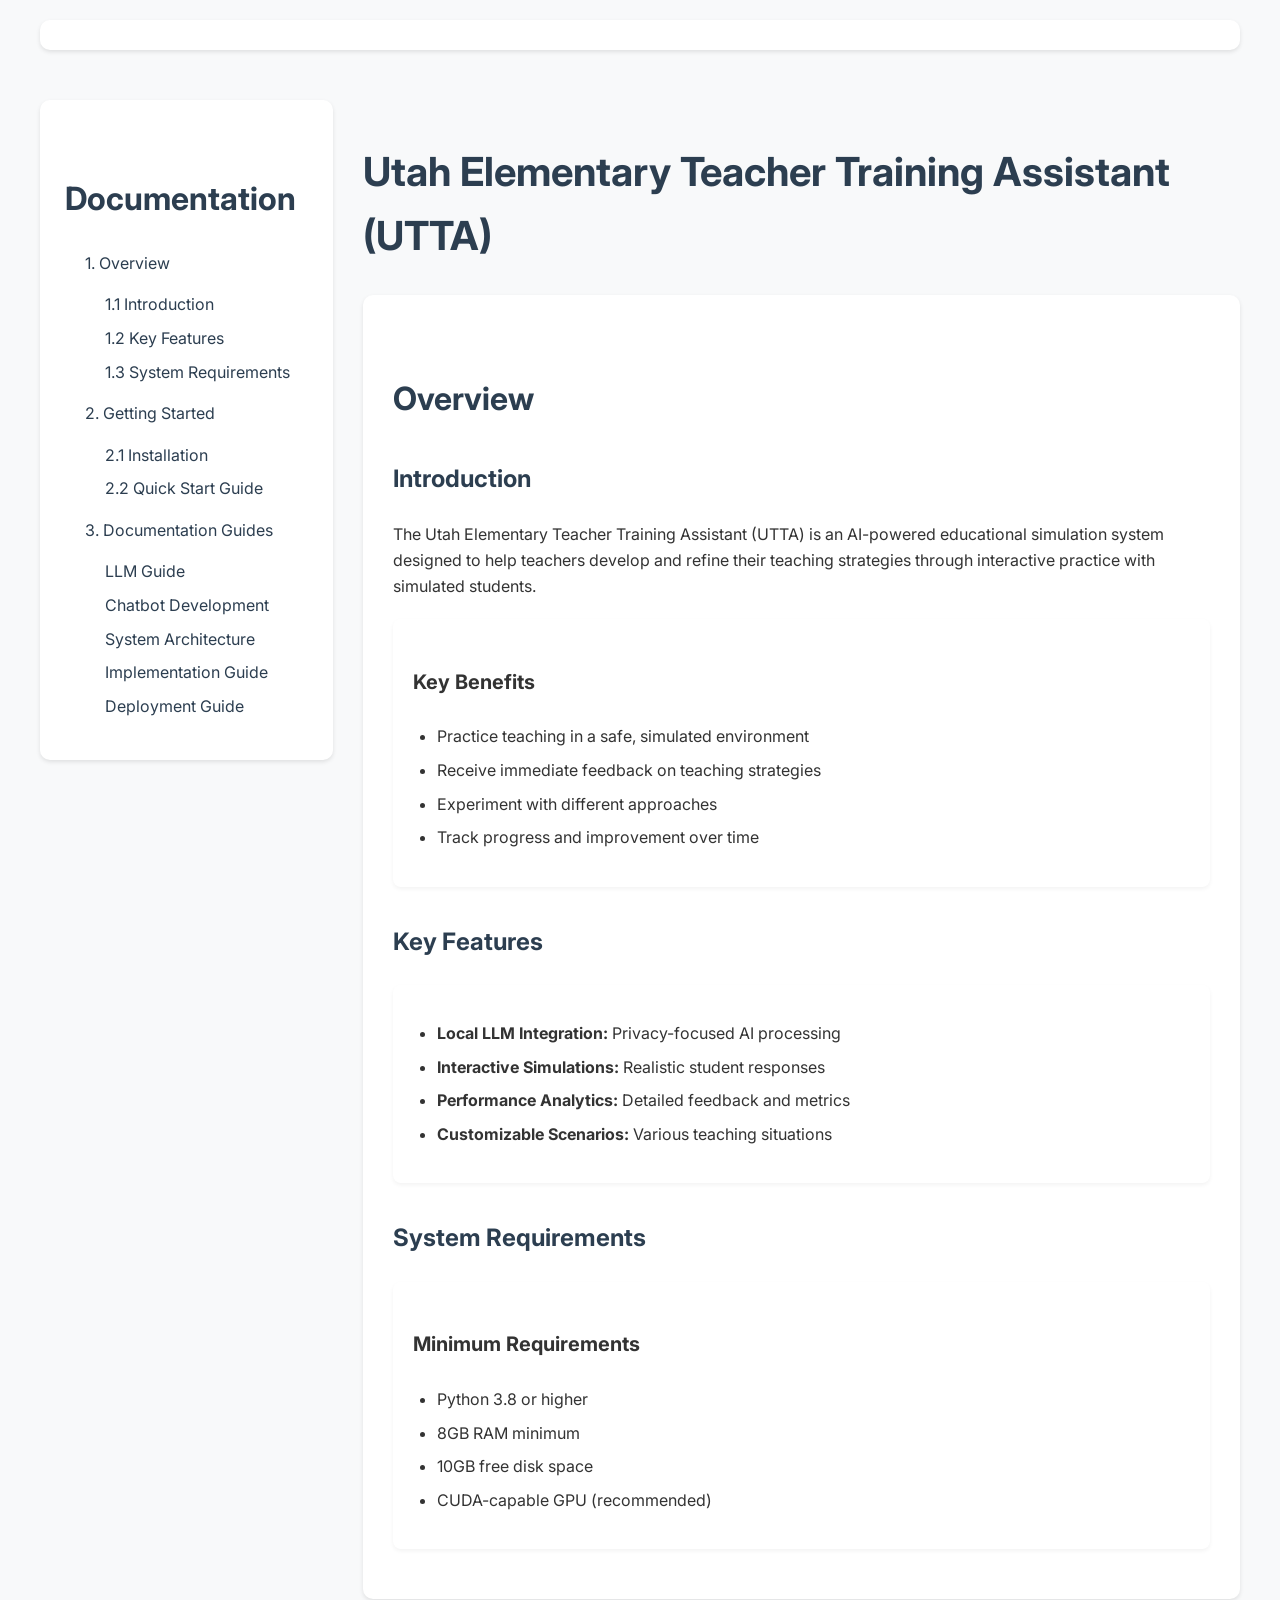
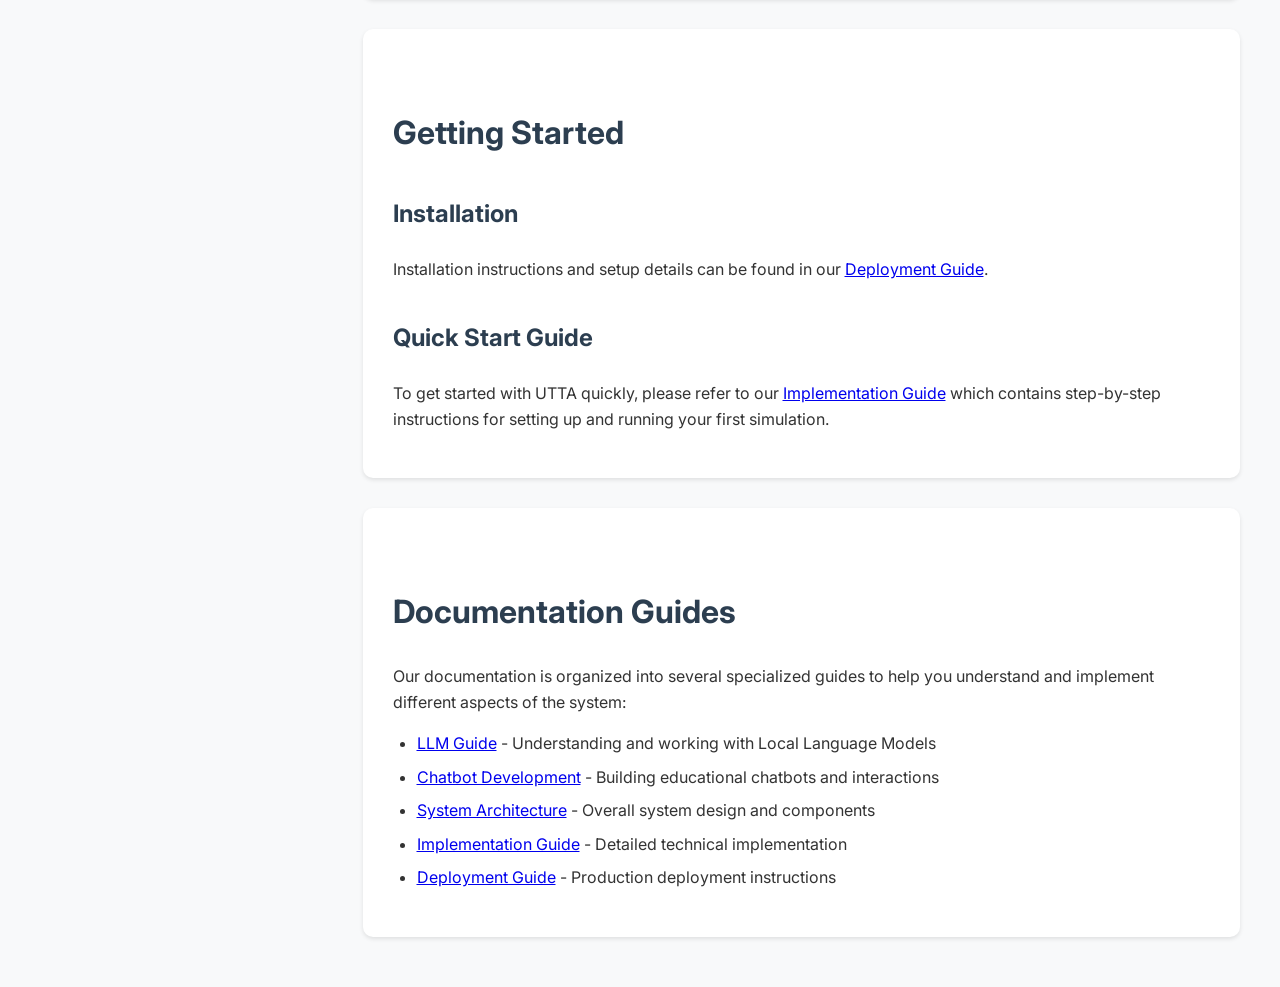
==== index.html @ a22770cb "Streamline installation and quick start sections with guide references - Replace detailed installati" ====
<!DOCTYPE html>
<html lang="en">

<head>
    <meta charset="UTF-8">
    <meta name="viewport" content="width=device-width, initial-scale=1.0">

    <!-- Primary Meta Tags -->
    <title>Utah Elementary Teacher Training Assistant - Documentation</title>
    <meta name="title" content="Utah Elementary Teacher Training Assistant - Documentation">
    <meta name="description" content="Comprehensive guide to building AI-powered teacher training systems using LLMs, from fundamentals to implementation.">
    <meta name="keywords" content="AI, teacher training, education, LLM, machine learning, pedagogical AI, educational technology, teaching simulation">
    <meta name="author" content="AI Teacher Training Project">
    <meta name="robots" content="index, follow">

    <!-- Open Graph / Facebook -->
    <meta property="og:type" content="website">
    <meta property="og:url" content="https://uvu-ai-innovate.github.io/UTAH-TTA/">
    <meta property="og:title" content="Utah Elementary Teacher Training Assistant - Documentation">
    <meta property="og:description" content="Comprehensive guide to building AI-powered teacher training systems using LLMs, from fundamentals to implementation.">
    <meta property="og:image" content="https://uvu-ai-innovate.github.io/UTAH-TTA/assets/social-preview.png">

    <!-- Twitter -->
    <meta property="twitter:card" content="summary_large_image">
    <meta property="twitter:url" content="https://uvu-ai-innovate.github.io/UTAH-TTA/">
    <meta property="twitter:title" content="Utah Elementary Teacher Training Assistant - Documentation">
    <meta property="twitter:description" content="Comprehensive guide to building AI-powered teacher training systems using LLMs, from fundamentals to implementation.">
    <meta property="twitter:image" content="https://uvu-ai-innovate.github.io/UTAH-TTA/assets/social-preview.png">

    <!-- Favicon -->
    <link rel="apple-touch-icon" sizes="180x180" href="/assets/apple-touch-icon.png">
    <link rel="icon" type="image/png" sizes="32x32" href="/assets/favicon-32x32.png">
    <link rel="icon" type="image/png" sizes="16x16" href="/assets/favicon-16x16.png">
    <link rel="manifest" href="/assets/site.webmanifest">

    <!-- Google Fonts -->
    <link rel="preconnect" href="https://fonts.googleapis.com">
    <link rel="preconnect" href="https://fonts.gstatic.com" crossorigin>
    <link href="https://fonts.googleapis.com/css2?family=Inter:wght@400;500;600;700&family=Fira+Code:wght@400;500&display=swap" rel="stylesheet">

    <!-- Theme Color for Mobile -->
    <meta name="theme-color" content="#2c3e50">

    <style>
        /* Update font family to use Inter */
        
        body {
            font-family: 'Inter', -apple-system, BlinkMacSystemFont, 'Segoe UI', Roboto, Oxygen, Ubuntu, Cantarell, sans-serif;
            line-height: 1.6;
            max-width: 1200px;
            margin: 0 auto;
            padding: 20px;
            color: #333;
            background-color: #f8f9fa;
        }
        /* Add smooth scrolling to the whole page */
        
        html {
            scroll-behavior: smooth;
        }
        /* Add loading optimization */
        
        img {
            loading: lazy;
        }
        
        h1,
        h2,
        h3 {
            color: #2c3e50;
            margin-top: 1.5em;
            scroll-margin-top: 80px;
            /* For smooth scrolling to anchors */
        }
        
        pre {
            background-color: #2d2d2d;
            color: #f8f8f2;
            padding: 20px;
            border-radius: 8px;
            overflow-x: auto;
            margin: 20px 0;
            font-size: 0.9em;
            line-height: 1.5;
        }
        
        code {
            font-family: 'Fira Code', 'Courier New', monospace;
            background-color: #2d2d2d;
            color: #f8f8f2;
            padding: 3px 6px;
            border-radius: 4px;
        }
        
        .section {
            background: white;
            padding: 30px;
            border-radius: 10px;
            box-shadow: 0 2px 4px rgba(0, 0, 0, 0.1);
            margin-bottom: 30px;
        }
        
        .note,
        .definition,
        .example,
        .warning {
            border-radius: 8px;
            padding: 20px;
            margin: 20px 0;
            box-shadow: 0 2px 4px rgba(0, 0, 0, 0.05);
        }
        
        img {
            max-width: 100%;
            height: auto;
        }
        /* New navigation styles */
        
        .nav-container {
            background: white;
            padding: 15px 20px;
            border-radius: 10px;
            box-shadow: 0 2px 4px rgba(0, 0, 0, 0.1);
            margin-bottom: 30px;
            position: sticky;
            top: 20px;
            z-index: 1000;
        }
        
        .nav-toggle {
            display: none;
            padding: 10px;
            background: #2c3e50;
            color: white;
            border: none;
            border-radius: 5px;
            cursor: pointer;
        }
        
        .toc {
            background: white;
            padding: 25px;
            border-radius: 10px;
            box-shadow: 0 2px 4px rgba(0, 0, 0, 0.1);
            position: sticky;
            top: 100px;
            max-height: calc(100vh - 150px);
            overflow-y: auto;
        }
        
        .toc ul {
            list-style-type: none;
            padding-left: 20px;
        }
        
        .toc li {
            margin: 8px 0;
        }
        
        .toc a {
            color: #2c3e50;
            text-decoration: none;
        }
        
        .toc a:hover {
            color: #3498db;
        }
        /* Back to top button */
        
        .back-to-top {
            position: fixed;
            bottom: 30px;
            right: 30px;
            background: #2c3e50;
            color: white;
            padding: 12px 20px;
            border-radius: 30px;
            text-decoration: none;
            box-shadow: 0 2px 8px rgba(0, 0, 0, 0.2);
            transition: all 0.3s ease;
            opacity: 0;
            visibility: hidden;
        }
        
        .back-to-top.visible {
            opacity: 1;
            visibility: visible;
        }
        
        .back-to-top:hover {
            background: #3498db;
            transform: translateY(-2px);
            box-shadow: 0 4px 12px rgba(0, 0, 0, 0.3);
        }
        /* Responsive design */
        
        @media (max-width: 768px) {
            .nav-toggle {
                display: block;
            }
            .toc {
                display: none;
            }
            .toc.show {
                display: block;
            }
        }
        /* Diagram styles */
        
        .diagram {
            background: white;
            padding: 30px;
            margin: 30px 0;
            border-radius: 10px;
            box-shadow: 0 2px 8px rgba(0, 0, 0, 0.1);
        }
        
        .diagram-container {
            gap: 20px;
            padding: 20px;
        }
        
        .component {
            box-shadow: 0 2px 4px rgba(0, 0, 0, 0.1);
            transition: transform 0.2s, box-shadow 0.2s;
        }
        
        .component:hover {
            transform: translateY(-2px);
            box-shadow: 0 4px 8px rgba(0, 0, 0, 0.15);
        }
        
        .arrow {
            position: relative;
            width: 50px;
            height: 2px;
            background: #666;
            margin: 10px;
        }
        
        .arrow::after {
            content: '';
            position: absolute;
            right: -5px;
            top: -4px;
            width: 10px;
            height: 10px;
            border-top: 2px solid #666;
            border-right: 2px solid #666;
            transform: rotate(45deg);
        }
        
        .flow-diagram {
            display: grid;
            grid-template-columns: repeat(3, 1fr);
            gap: 20px;
            margin: 20px 0;
        }
        
        .system-component {
            background: #e3f2fd;
            border: 2px solid #1976d2;
            padding: 15px;
            border-radius: 8px;
            text-align: center;
        }
        
        .data-flow {
            border: 2px solid #2e7d32;
            background: #e8f5e9;
        }
        
        .user-component {
            border: 2px solid #c62828;
            background: #ffebee;
        }
        
        .llm-component {
            border: 2px solid #6a1b9a;
            background: #f3e5f5;
        }
        
        .memory-component {
            border: 2px solid #ef6c00;
            background: #fff3e0;
        }
        
        .connection-line {
            position: relative;
            padding: 10px;
            text-align: center;
            color: #666;
        }
        /* Layout improvements */
        
        .main-content {
            display: grid;
            grid-template-columns: minmax(250px, 1fr) minmax(600px, 3fr);
            gap: 30px;
            margin-top: 20px;
        }
        
        @media (max-width: 1024px) {
            .main-content {
                grid-template-columns: 1fr;
            }
        }
        
        .content-section {
            background: white;
            padding: 30px;
            border-radius: 10px;
            box-shadow: 0 2px 4px rgba(0, 0, 0, 0.1);
            margin-bottom: 30px;
        }
        /* Typography improvements */
        
        h1 {
            font-size: 2.5em;
        }
        
        h2 {
            font-size: 2em;
        }
        
        h3 {
            font-size: 1.5em;
        }
        
        h4 {
            font-size: 1.25em;
        }
        /* List improvements */
        
        ul,
        ol {
            padding-left: 1.5em;
            margin: 1em 0;
        }
        
        li {
            margin: 0.5em 0;
        }
        /* Print styles */
        
        @media print {
            body {
                background: white;
                color: black;
            }
            .nav-container,
            .back-to-top {
                display: none;
            }
            .section {
                break-inside: avoid;
                page-break-inside: avoid;
            }
        }
    </style>
</head>

<body>
    <div class="nav-container">
        <button class="nav-toggle" onclick="toggleTOC()">☰ Navigation</button>
    </div>

    <div class="main-content">
        <aside class="sidebar">
            <div class="toc">
                <h2>Documentation</h2>
                <ul>
                    <li><a href="#overview">1. Overview</a>
                        <ul>
                            <li><a href="#introduction">1.1 Introduction</a></li>
                            <li><a href="#features">1.2 Key Features</a></li>
                            <li><a href="#requirements">1.3 System Requirements</a></li>
                        </ul>
                    </li>
                    <li><a href="#getting-started">2. Getting Started</a>
                        <ul>
                            <li><a href="#installation">2.1 Installation</a></li>
                            <li><a href="#quick-start">2.2 Quick Start Guide</a></li>
                        </ul>
                    </li>
                    <li><a href="#guides">3. Documentation Guides</a>
                        <ul>
                            <li><a href="./llms.html">LLM Guide</a></li>
                            <li><a href="./chatbot.html">Chatbot Development</a></li>
                            <li><a href="./architecture.html">System Architecture</a></li>
                            <li><a href="./implementation.html">Implementation Guide</a></li>
                            <li><a href="./deployment.html">Deployment Guide</a></li>
                        </ul>
                    </li>
                </ul>
            </div>
        </aside>

        <main>
            <h1>Utah Elementary Teacher Training Assistant (UTTA)</h1>

            <div id="overview" class="section">
                <h2>Overview</h2>

                <div id="introduction" class="subsection">
                    <h3>Introduction</h3>
                    <p>The Utah Elementary Teacher Training Assistant (UTTA) is an AI-powered educational simulation system designed to help teachers develop and refine their teaching strategies through interactive practice with simulated students.</p>

                    <div class="note">
                        <h4>Key Benefits</h4>
                        <ul>
                            <li>Practice teaching in a safe, simulated environment</li>
                            <li>Receive immediate feedback on teaching strategies</li>
                            <li>Experiment with different approaches</li>
                            <li>Track progress and improvement over time</li>
                        </ul>
                    </div>
                </div>

                <div id="features" class="subsection">
                    <h3>Key Features</h3>
                    <div class="example">
                        <ul>
                            <li><strong>Local LLM Integration:</strong> Privacy-focused AI processing</li>
                            <li><strong>Interactive Simulations:</strong> Realistic student responses</li>
                            <li><strong>Performance Analytics:</strong> Detailed feedback and metrics</li>
                            <li><strong>Customizable Scenarios:</strong> Various teaching situations</li>
                        </ul>
                    </div>
                </div>

                <div id="requirements" class="subsection">
                    <h3>System Requirements</h3>
                    <div class="note">
                        <h4>Minimum Requirements</h4>
                        <ul>
                            <li>Python 3.8 or higher</li>
                            <li>8GB RAM minimum</li>
                            <li>10GB free disk space</li>
                            <li>CUDA-capable GPU (recommended)</li>
                        </ul>
                    </div>
                </div>
            </div>

            <div id="getting-started" class="section">
                <h2>Getting Started</h2>

                <div id="installation" class="subsection">
                    <h3>Installation</h3>
                    <p>Installation instructions and setup details can be found in our <a href="./deployment.html">Deployment Guide</a>.</p>
                </div>

                <div id="quick-start" class="subsection">
                    <h3>Quick Start Guide</h3>
                    <p>To get started with UTTA quickly, please refer to our <a href="./implementation.html">Implementation Guide</a> which contains step-by-step instructions for setting up and running your first simulation.</p>
                </div>
            </div>

            <div id="guides" class="section">
                <h2>Documentation Guides</h2>
                <p>Our documentation is organized into several specialized guides to help you understand and implement different aspects of the system:</p>
                <ul>
                    <li><a href="./llms.html">LLM Guide</a> - Understanding and working with Local Language Models</li>
                    <li><a href="./chatbot.html">Chatbot Development</a> - Building educational chatbots and interactions</li>
                    <li><a href="./architecture.html">System Architecture</a> - Overall system design and components</li>
                    <li><a href="./implementation.html">Implementation Guide</a> - Detailed technical implementation</li>
                    <li><a href="./deployment.html">Deployment Guide</a> - Production deployment instructions</li>
                </ul>
            </div>
        </main>
    </div>

    <a href="#" class="back-to-top">↑ Back to Top</a>

    <script>
        // Toggle Table of Contents
        function toggleTOC() {
            const toc = document.querySelector('.toc');
            toc.classList.toggle('show');
        }

        // Back to Top button visibility
        window.onscroll = function() {
            const backToTop = document.querySelector('.back-to-top');
            if (document.body.scrollTop > 500 || document.documentElement.scrollTop > 500) {
                backToTop.classList.add('visible');
            } else {
                backToTop.classList.remove('visible');
            }
        };

        // Smooth scrolling for anchor links
        document.querySelectorAll('a[href^="#"]').forEach(anchor => {
            anchor.addEventListener('click', function(e) {
                e.preventDefault();
                const target = document.querySelector(this.getAttribute('href'));
                if (target) {
                    target.scrollIntoView({
                        behavior: 'smooth'
                    });
                }
            });
        });
    </script>
</body>

</html>
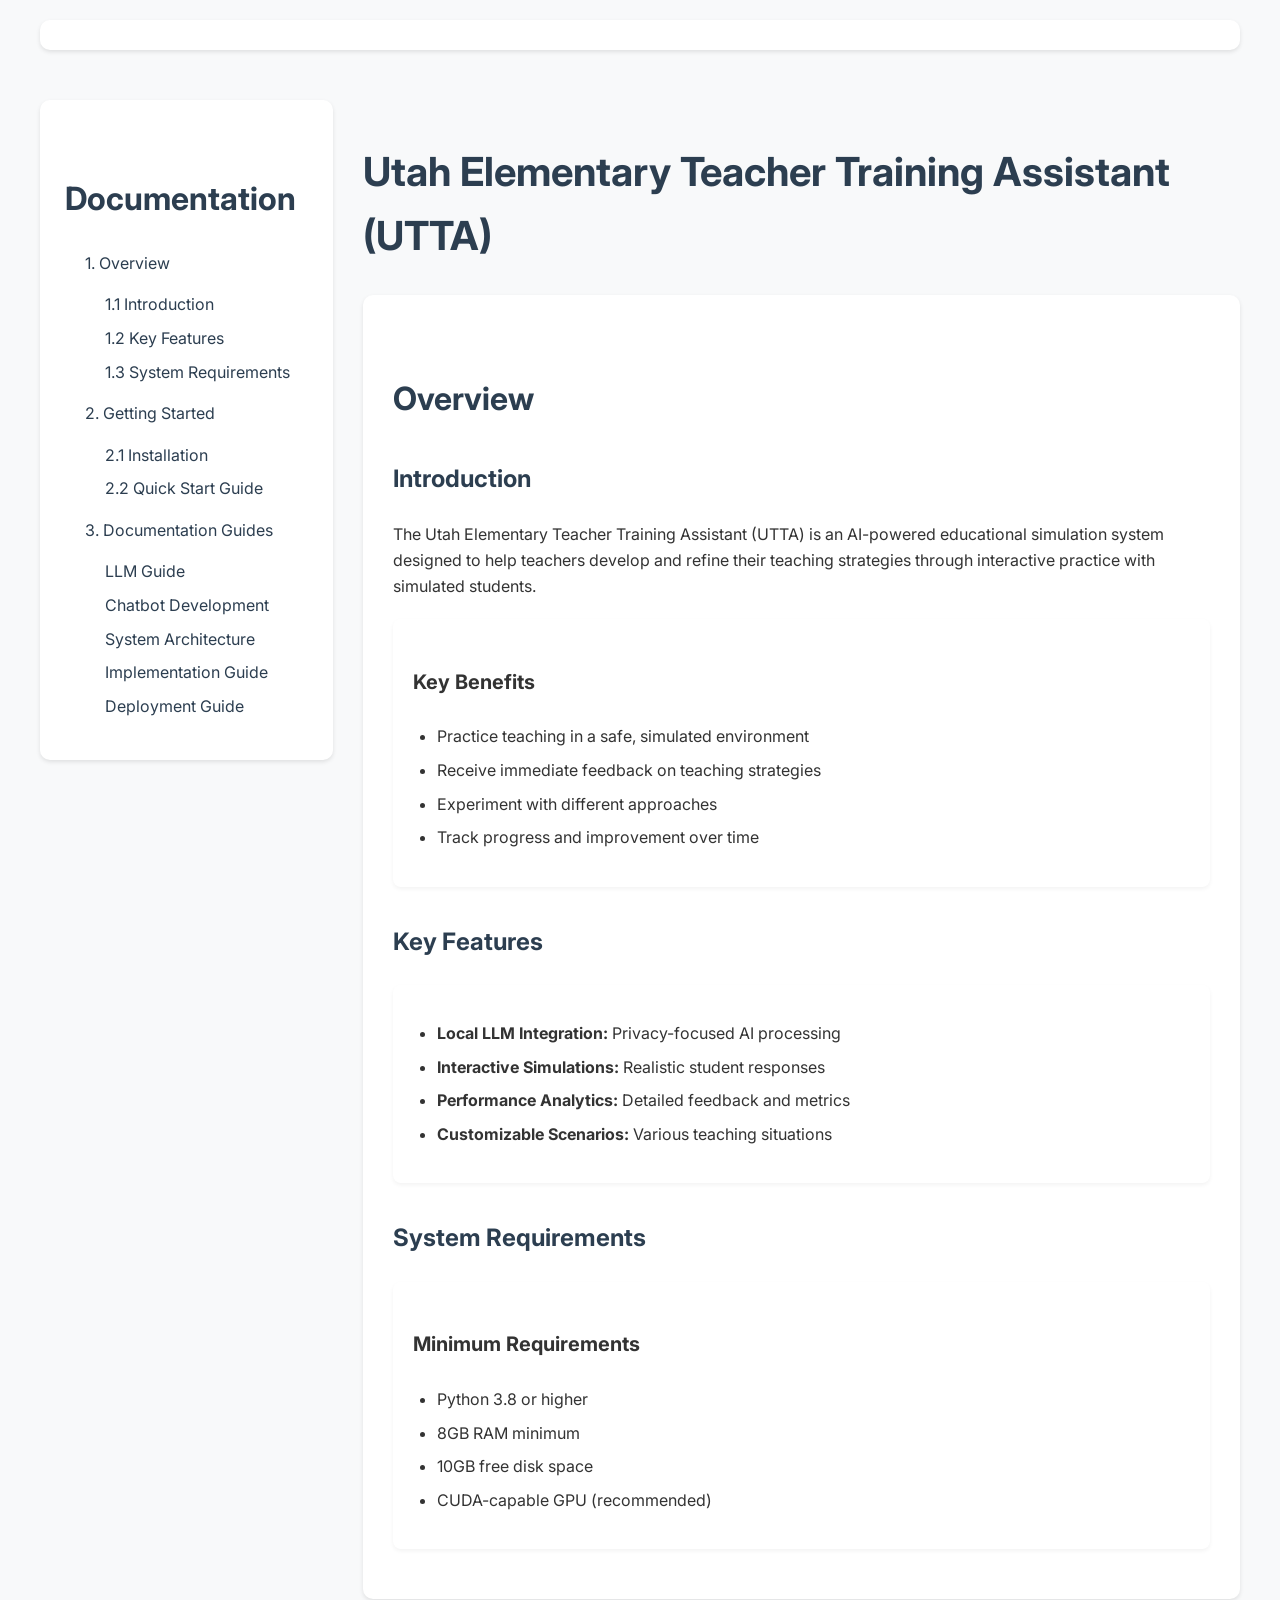
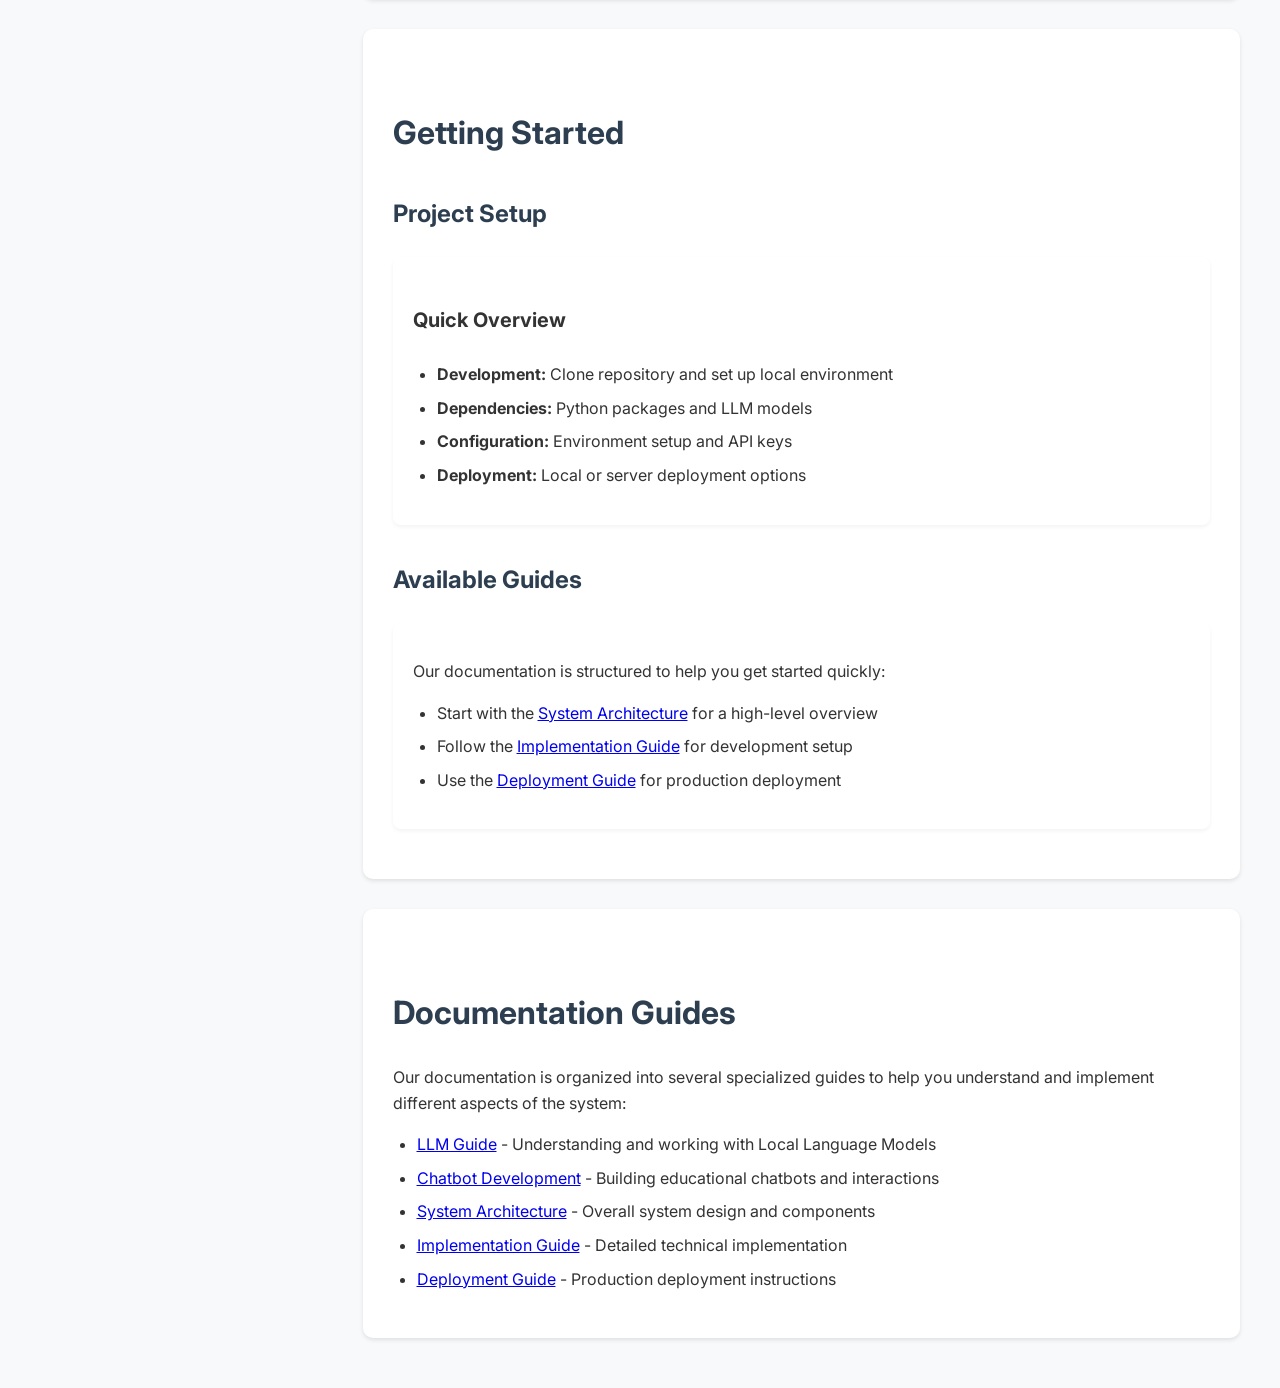
==== commit 91232931: "Refactor index.html styling and improve getting started section - Move inline CSS to external style." ====
--- a/index.html
+++ b/index.html
@@ -41,323 +41,8 @@
     <!-- Theme Color for Mobile -->
     <meta name="theme-color" content="#2c3e50">
 
-    <style>
-        /* Update font family to use Inter */
-        
-        body {
-            font-family: 'Inter', -apple-system, BlinkMacSystemFont, 'Segoe UI', Roboto, Oxygen, Ubuntu, Cantarell, sans-serif;
-            line-height: 1.6;
-            max-width: 1200px;
-            margin: 0 auto;
-            padding: 20px;
-            color: #333;
-            background-color: #f8f9fa;
-        }
-        /* Add smooth scrolling to the whole page */
-        
-        html {
-            scroll-behavior: smooth;
-        }
-        /* Add loading optimization */
-        
-        img {
-            loading: lazy;
-        }
-        
-        h1,
-        h2,
-        h3 {
-            color: #2c3e50;
-            margin-top: 1.5em;
-            scroll-margin-top: 80px;
-            /* For smooth scrolling to anchors */
-        }
-        
-        pre {
-            background-color: #2d2d2d;
-            color: #f8f8f2;
-            padding: 20px;
-            border-radius: 8px;
-            overflow-x: auto;
-            margin: 20px 0;
-            font-size: 0.9em;
-            line-height: 1.5;
-        }
-        
-        code {
-            font-family: 'Fira Code', 'Courier New', monospace;
-            background-color: #2d2d2d;
-            color: #f8f8f2;
-            padding: 3px 6px;
-            border-radius: 4px;
-        }
-        
-        .section {
-            background: white;
-            padding: 30px;
-            border-radius: 10px;
-            box-shadow: 0 2px 4px rgba(0, 0, 0, 0.1);
-            margin-bottom: 30px;
-        }
-        
-        .note,
-        .definition,
-        .example,
-        .warning {
-            border-radius: 8px;
-            padding: 20px;
-            margin: 20px 0;
-            box-shadow: 0 2px 4px rgba(0, 0, 0, 0.05);
-        }
-        
-        img {
-            max-width: 100%;
-            height: auto;
-        }
-        /* New navigation styles */
-        
-        .nav-container {
-            background: white;
-            padding: 15px 20px;
-            border-radius: 10px;
-            box-shadow: 0 2px 4px rgba(0, 0, 0, 0.1);
-            margin-bottom: 30px;
-            position: sticky;
-            top: 20px;
-            z-index: 1000;
-        }
-        
-        .nav-toggle {
-            display: none;
-            padding: 10px;
-            background: #2c3e50;
-            color: white;
-            border: none;
-            border-radius: 5px;
-            cursor: pointer;
-        }
-        
-        .toc {
-            background: white;
-            padding: 25px;
-            border-radius: 10px;
-            box-shadow: 0 2px 4px rgba(0, 0, 0, 0.1);
-            position: sticky;
-            top: 100px;
-            max-height: calc(100vh - 150px);
-            overflow-y: auto;
-        }
-        
-        .toc ul {
-            list-style-type: none;
-            padding-left: 20px;
-        }
-        
-        .toc li {
-            margin: 8px 0;
-        }
-        
-        .toc a {
-            color: #2c3e50;
-            text-decoration: none;
-        }
-        
-        .toc a:hover {
-            color: #3498db;
-        }
-        /* Back to top button */
-        
-        .back-to-top {
-            position: fixed;
-            bottom: 30px;
-            right: 30px;
-            background: #2c3e50;
-            color: white;
-            padding: 12px 20px;
-            border-radius: 30px;
-            text-decoration: none;
-            box-shadow: 0 2px 8px rgba(0, 0, 0, 0.2);
-            transition: all 0.3s ease;
-            opacity: 0;
-            visibility: hidden;
-        }
-        
-        .back-to-top.visible {
-            opacity: 1;
-            visibility: visible;
-        }
-        
-        .back-to-top:hover {
-            background: #3498db;
-            transform: translateY(-2px);
-            box-shadow: 0 4px 12px rgba(0, 0, 0, 0.3);
-        }
-        /* Responsive design */
-        
-        @media (max-width: 768px) {
-            .nav-toggle {
-                display: block;
-            }
-            .toc {
-                display: none;
-            }
-            .toc.show {
-                display: block;
-            }
-        }
-        /* Diagram styles */
-        
-        .diagram {
-            background: white;
-            padding: 30px;
-            margin: 30px 0;
-            border-radius: 10px;
-            box-shadow: 0 2px 8px rgba(0, 0, 0, 0.1);
-        }
-        
-        .diagram-container {
-            gap: 20px;
-            padding: 20px;
-        }
-        
-        .component {
-            box-shadow: 0 2px 4px rgba(0, 0, 0, 0.1);
-            transition: transform 0.2s, box-shadow 0.2s;
-        }
-        
-        .component:hover {
-            transform: translateY(-2px);
-            box-shadow: 0 4px 8px rgba(0, 0, 0, 0.15);
-        }
-        
-        .arrow {
-            position: relative;
-            width: 50px;
-            height: 2px;
-            background: #666;
-            margin: 10px;
-        }
-        
-        .arrow::after {
-            content: '';
-            position: absolute;
-            right: -5px;
-            top: -4px;
-            width: 10px;
-            height: 10px;
-            border-top: 2px solid #666;
-            border-right: 2px solid #666;
-            transform: rotate(45deg);
-        }
-        
-        .flow-diagram {
-            display: grid;
-            grid-template-columns: repeat(3, 1fr);
-            gap: 20px;
-            margin: 20px 0;
-        }
-        
-        .system-component {
-            background: #e3f2fd;
-            border: 2px solid #1976d2;
-            padding: 15px;
-            border-radius: 8px;
-            text-align: center;
-        }
-        
-        .data-flow {
-            border: 2px solid #2e7d32;
-            background: #e8f5e9;
-        }
-        
-        .user-component {
-            border: 2px solid #c62828;
-            background: #ffebee;
-        }
-        
-        .llm-component {
-            border: 2px solid #6a1b9a;
-            background: #f3e5f5;
-        }
-        
-        .memory-component {
-            border: 2px solid #ef6c00;
-            background: #fff3e0;
-        }
-        
-        .connection-line {
-            position: relative;
-            padding: 10px;
-            text-align: center;
-            color: #666;
-        }
-        /* Layout improvements */
-        
-        .main-content {
-            display: grid;
-            grid-template-columns: minmax(250px, 1fr) minmax(600px, 3fr);
-            gap: 30px;
-            margin-top: 20px;
-        }
-        
-        @media (max-width: 1024px) {
-            .main-content {
-                grid-template-columns: 1fr;
-            }
-        }
-        
-        .content-section {
-            background: white;
-            padding: 30px;
-            border-radius: 10px;
-            box-shadow: 0 2px 4px rgba(0, 0, 0, 0.1);
-            margin-bottom: 30px;
-        }
-        /* Typography improvements */
-        
-        h1 {
-            font-size: 2.5em;
-        }
-        
-        h2 {
-            font-size: 2em;
-        }
-        
-        h3 {
-            font-size: 1.5em;
-        }
-        
-        h4 {
-            font-size: 1.25em;
-        }
-        /* List improvements */
-        
-        ul,
-        ol {
-            padding-left: 1.5em;
-            margin: 1em 0;
-        }
-        
-        li {
-            margin: 0.5em 0;
-        }
-        /* Print styles */
-        
-        @media print {
-            body {
-                background: white;
-                color: black;
-            }
-            .nav-container,
-            .back-to-top {
-                display: none;
-            }
-            .section {
-                break-inside: avoid;
-                page-break-inside: avoid;
-            }
-        }
-    </style>
+    <!-- Stylesheet -->
+    <link rel="stylesheet" href="style.css">
 </head>
 
 <body>
@@ -385,11 +70,11 @@
                     </li>
                     <li><a href="#guides">3. Documentation Guides</a>
                         <ul>
-                            <li><a href="./llms.html">LLM Guide</a></li>
-                            <li><a href="./chatbot.html">Chatbot Development</a></li>
-                            <li><a href="./architecture.html">System Architecture</a></li>
-                            <li><a href="./implementation.html">Implementation Guide</a></li>
-                            <li><a href="./deployment.html">Deployment Guide</a></li>
+                            <li><a href="docs/llms.html">LLM Guide</a></li>
+                            <li><a href="docs/chatbot.html">Chatbot Development</a></li>
+                            <li><a href="docs/architecture.html">System Architecture</a></li>
+                            <li><a href="docs/implementation.html">Implementation Guide</a></li>
+                            <li><a href="docs/deployment.html">Deployment Guide</a></li>
                         </ul>
                     </li>
                 </ul>
@@ -447,13 +132,28 @@
                 <h2>Getting Started</h2>
 
                 <div id="installation" class="subsection">
-                    <h3>Installation</h3>
-                    <p>Installation instructions and setup details can be found in our <a href="./deployment.html">Deployment Guide</a>.</p>
+                    <h3>Project Setup</h3>
+                    <div class="example">
+                        <h4>Quick Overview</h4>
+                        <ul>
+                            <li><strong>Development:</strong> Clone repository and set up local environment</li>
+                            <li><strong>Dependencies:</strong> Python packages and LLM models</li>
+                            <li><strong>Configuration:</strong> Environment setup and API keys</li>
+                            <li><strong>Deployment:</strong> Local or server deployment options</li>
+                        </ul>
+                    </div>
                 </div>
 
                 <div id="quick-start" class="subsection">
-                    <h3>Quick Start Guide</h3>
-                    <p>To get started with UTTA quickly, please refer to our <a href="./implementation.html">Implementation Guide</a> which contains step-by-step instructions for setting up and running your first simulation.</p>
+                    <h3>Available Guides</h3>
+                    <div class="note">
+                        <p>Our documentation is structured to help you get started quickly:</p>
+                        <ul>
+                            <li>Start with the <a href="docs/architecture.html">System Architecture</a> for a high-level overview</li>
+                            <li>Follow the <a href="docs/implementation.html">Implementation Guide</a> for development setup</li>
+                            <li>Use the <a href="docs/deployment.html">Deployment Guide</a> for production deployment</li>
+                        </ul>
+                    </div>
                 </div>
             </div>
 
@@ -461,11 +161,11 @@
                 <h2>Documentation Guides</h2>
                 <p>Our documentation is organized into several specialized guides to help you understand and implement different aspects of the system:</p>
                 <ul>
-                    <li><a href="./llms.html">LLM Guide</a> - Understanding and working with Local Language Models</li>
-                    <li><a href="./chatbot.html">Chatbot Development</a> - Building educational chatbots and interactions</li>
-                    <li><a href="./architecture.html">System Architecture</a> - Overall system design and components</li>
-                    <li><a href="./implementation.html">Implementation Guide</a> - Detailed technical implementation</li>
-                    <li><a href="./deployment.html">Deployment Guide</a> - Production deployment instructions</li>
+                    <li><a href="docs/llms.html">LLM Guide</a> - Understanding and working with Local Language Models</li>
+                    <li><a href="docs/chatbot.html">Chatbot Development</a> - Building educational chatbots and interactions</li>
+                    <li><a href="docs/architecture.html">System Architecture</a> - Overall system design and components</li>
+                    <li><a href="docs/implementation.html">Implementation Guide</a> - Detailed technical implementation</li>
+                    <li><a href="docs/deployment.html">Deployment Guide</a> - Production deployment instructions</li>
                 </ul>
             </div>
         </main>
--- a/style.css
+++ b/style.css
@@ -0,0 +1,378 @@
+/* Base styles */
+
+body {
+    font-family: 'Inter', -apple-system, BlinkMacSystemFont, 'Segoe UI', Roboto, Oxygen, Ubuntu, Cantarell, sans-serif;
+    line-height: 1.6;
+    max-width: 1200px;
+    margin: 0 auto;
+    padding: 20px;
+    color: #333;
+    background-color: #f8f9fa;
+}
+
+html {
+    scroll-behavior: smooth;
+}
+
+img {
+    loading: lazy;
+    max-width: 100%;
+    height: auto;
+}
+
+
+/* Typography */
+
+h1,
+h2,
+h3 {
+    color: #2c3e50;
+    margin-top: 1.5em;
+    scroll-margin-top: 80px;
+}
+
+h1 {
+    font-size: 2.5em;
+}
+
+h2 {
+    font-size: 2em;
+}
+
+h3 {
+    font-size: 1.5em;
+}
+
+h4 {
+    font-size: 1.25em;
+}
+
+
+/* Code blocks */
+
+pre {
+    background-color: #2d2d2d;
+    color: #f8f8f2;
+    padding: 20px;
+    border-radius: 8px;
+    overflow-x: auto;
+    margin: 20px 0;
+    font-size: 0.9em;
+    line-height: 1.5;
+}
+
+code {
+    font-family: 'Fira Code', 'Courier New', monospace;
+    background-color: #2d2d2d;
+    color: #f8f8f2;
+    padding: 3px 6px;
+    border-radius: 4px;
+}
+
+
+/* Sections and components */
+
+.section {
+    background: white;
+    padding: 30px;
+    border-radius: 10px;
+    box-shadow: 0 2px 4px rgba(0, 0, 0, 0.1);
+    margin-bottom: 30px;
+}
+
+.note,
+.definition,
+.example,
+.warning {
+    border-radius: 8px;
+    padding: 20px;
+    margin: 20px 0;
+    box-shadow: 0 2px 4px rgba(0, 0, 0, 0.05);
+}
+
+
+/* Navigation */
+
+.nav-container {
+    background: white;
+    padding: 15px 20px;
+    border-radius: 10px;
+    box-shadow: 0 2px 4px rgba(0, 0, 0, 0.1);
+    margin-bottom: 30px;
+    position: sticky;
+    top: 20px;
+    z-index: 1000;
+    display: flex;
+    justify-content: space-between;
+    align-items: center;
+}
+
+.nav-container a {
+    color: #2c3e50;
+    text-decoration: none;
+    font-weight: 500;
+}
+
+.nav-container a:hover {
+    color: #3498db;
+}
+
+.nav-toggle {
+    display: none;
+    padding: 10px;
+    background: #2c3e50;
+    color: white;
+    border: none;
+    border-radius: 5px;
+    cursor: pointer;
+}
+
+
+/* Table of Contents */
+
+.toc {
+    background: white;
+    padding: 25px;
+    border-radius: 10px;
+    box-shadow: 0 2px 4px rgba(0, 0, 0, 0.1);
+    position: sticky;
+    top: 100px;
+    max-height: calc(100vh - 150px);
+    overflow-y: auto;
+}
+
+.toc ul {
+    list-style-type: none;
+    padding-left: 20px;
+}
+
+.toc li {
+    margin: 8px 0;
+}
+
+.toc a {
+    color: #2c3e50;
+    text-decoration: none;
+}
+
+.toc a:hover {
+    color: #3498db;
+}
+
+
+/* Back to top button */
+
+.back-to-top {
+    position: fixed;
+    bottom: 30px;
+    right: 30px;
+    background: #2c3e50;
+    color: white;
+    padding: 12px 20px;
+    border-radius: 30px;
+    text-decoration: none;
+    box-shadow: 0 2px 8px rgba(0, 0, 0, 0.2);
+    transition: all 0.3s ease;
+    opacity: 0;
+    visibility: hidden;
+}
+
+.back-to-top.visible {
+    opacity: 1;
+    visibility: visible;
+}
+
+.back-to-top:hover {
+    background: #3498db;
+    transform: translateY(-2px);
+    box-shadow: 0 4px 12px rgba(0, 0, 0, 0.3);
+}
+
+
+/* Diagrams */
+
+.diagram {
+    background: white;
+    padding: 30px;
+    margin: 30px 0;
+    border-radius: 10px;
+    box-shadow: 0 2px 8px rgba(0, 0, 0, 0.1);
+}
+
+.diagram-container {
+    gap: 20px;
+    padding: 20px;
+}
+
+.component {
+    box-shadow: 0 2px 4px rgba(0, 0, 0, 0.1);
+    transition: transform 0.2s, box-shadow 0.2s;
+}
+
+.component:hover {
+    transform: translateY(-2px);
+    box-shadow: 0 4px 8px rgba(0, 0, 0, 0.15);
+}
+
+.arrow {
+    position: relative;
+    width: 50px;
+    height: 2px;
+    background: #666;
+    margin: 10px;
+}
+
+.arrow::after {
+    content: '';
+    position: absolute;
+    right: -5px;
+    top: -4px;
+    width: 10px;
+    height: 10px;
+    border-top: 2px solid #666;
+    border-right: 2px solid #666;
+    transform: rotate(45deg);
+}
+
+.flow-diagram {
+    display: grid;
+    grid-template-columns: repeat(3, 1fr);
+    gap: 20px;
+    margin: 20px 0;
+}
+
+.system-component {
+    background: #e3f2fd;
+    border: 2px solid #1976d2;
+    padding: 15px;
+    border-radius: 8px;
+    text-align: center;
+}
+
+.data-flow {
+    border: 2px solid #2e7d32;
+    background: #e8f5e9;
+}
+
+.user-component {
+    border: 2px solid #c62828;
+    background: #ffebee;
+}
+
+.llm-component {
+    border: 2px solid #6a1b9a;
+    background: #f3e5f5;
+}
+
+.memory-component {
+    border: 2px solid #ef6c00;
+    background: #fff3e0;
+}
+
+.connection-line {
+    position: relative;
+    padding: 10px;
+    text-align: center;
+    color: #666;
+}
+
+
+/* Layout */
+
+.main-content {
+    display: grid;
+    grid-template-columns: minmax(250px, 1fr) minmax(600px, 3fr);
+    gap: 30px;
+    margin-top: 20px;
+}
+
+.content-section {
+    background: white;
+    padding: 30px;
+    border-radius: 10px;
+    box-shadow: 0 2px 4px rgba(0, 0, 0, 0.1);
+    margin-bottom: 30px;
+}
+
+
+/* Lists */
+
+ul,
+ol {
+    padding-left: 1.5em;
+    margin: 1em 0;
+}
+
+li {
+    margin: 0.5em 0;
+}
+
+
+/* Tables */
+
+table {
+    width: 100%;
+    border-collapse: collapse;
+    margin: 10px 0;
+}
+
+th,
+td {
+    padding: 8px;
+    border: 1px solid #ddd;
+}
+
+th {
+    background-color: #f5f5f5;
+}
+
+
+/* Responsive design */
+
+@media (max-width: 1024px) {
+    .main-content {
+        grid-template-columns: 1fr;
+    }
+}
+
+@media (max-width: 768px) {
+    body {
+        padding: 10px;
+    }
+    .main-content {
+        max-width: 100%;
+    }
+    .nav-toggle {
+        display: block;
+    }
+    .toc {
+        display: none;
+    }
+    .toc.show {
+        display: block;
+    }
+    .component-grid {
+        grid-template-columns: 1fr;
+    }
+    .component {
+        min-height: 180px;
+    }
+}
+
+
+/* Print styles */
+
+@media print {
+    body {
+        background: white;
+        color: black;
+    }
+    .nav-container,
+    .back-to-top {
+        display: none;
+    }
+    .section {
+        break-inside: avoid;
+        page-break-inside: avoid;
+    }
+}
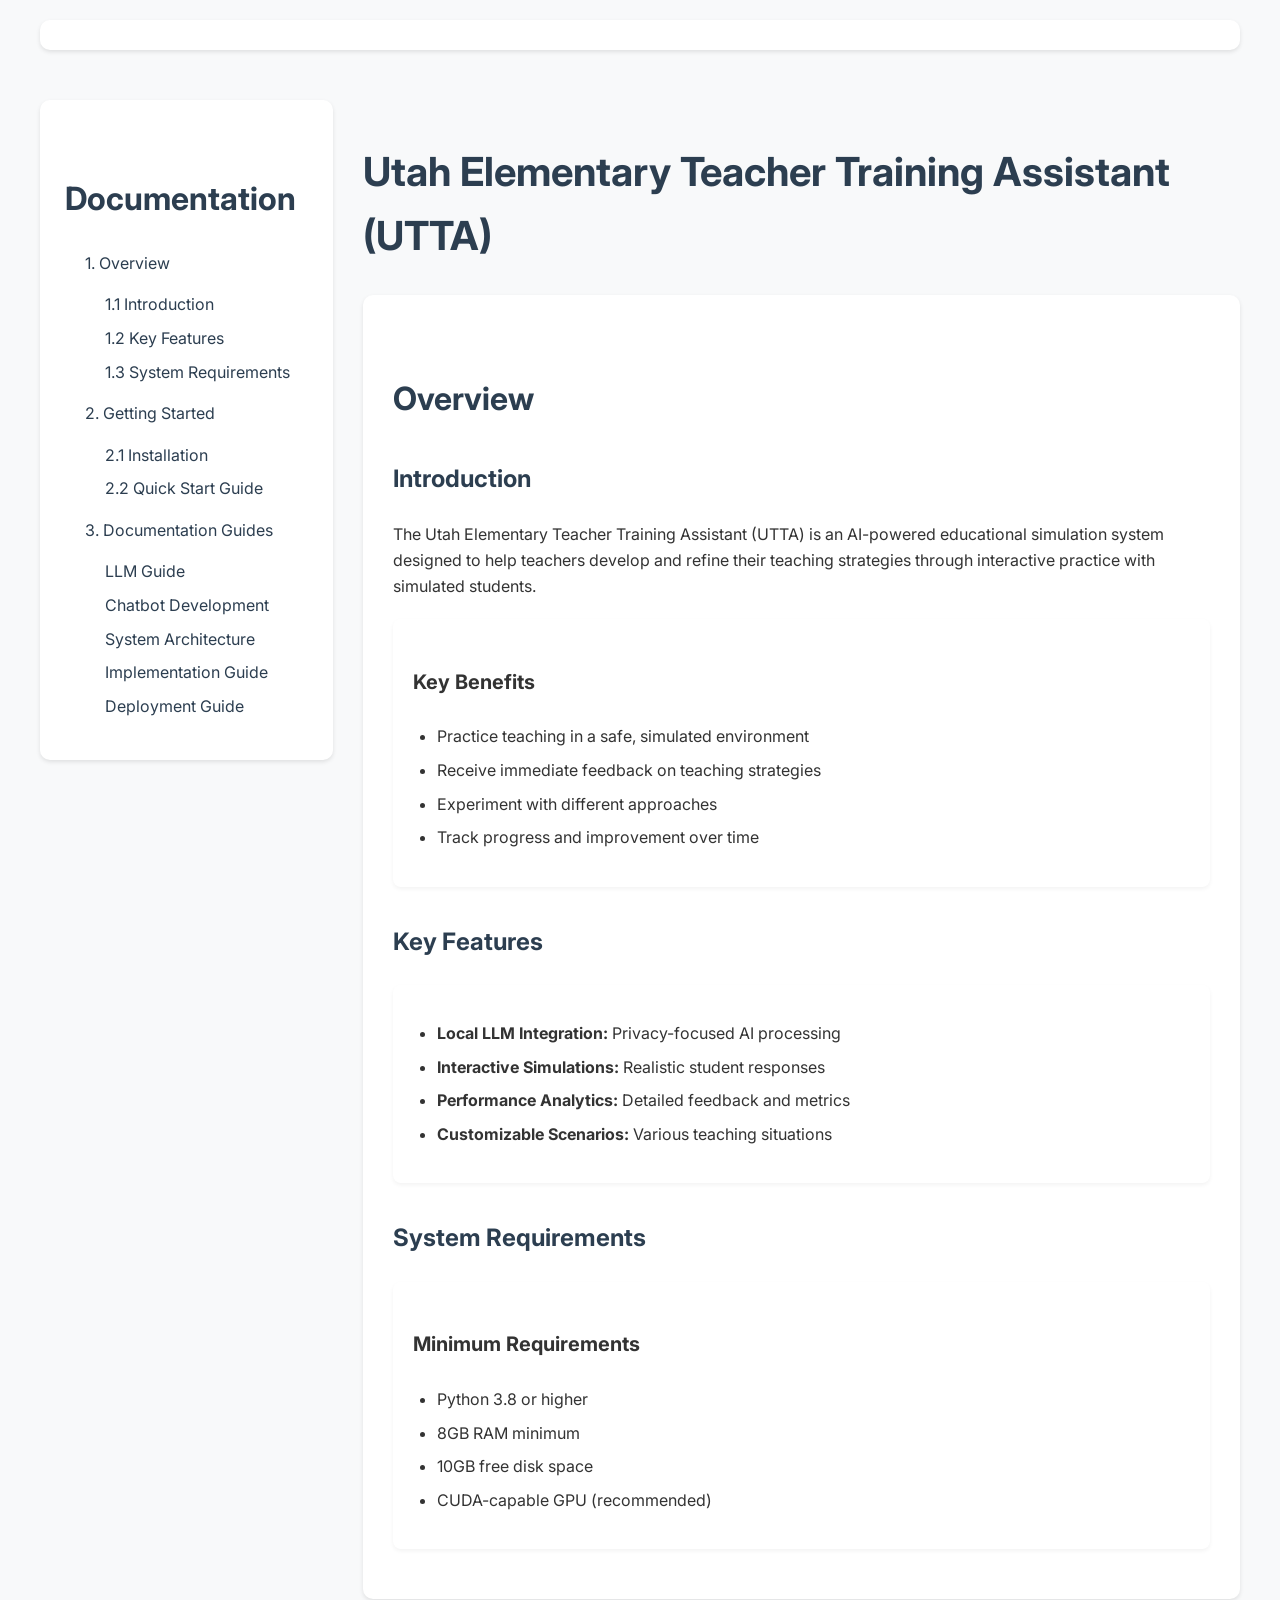
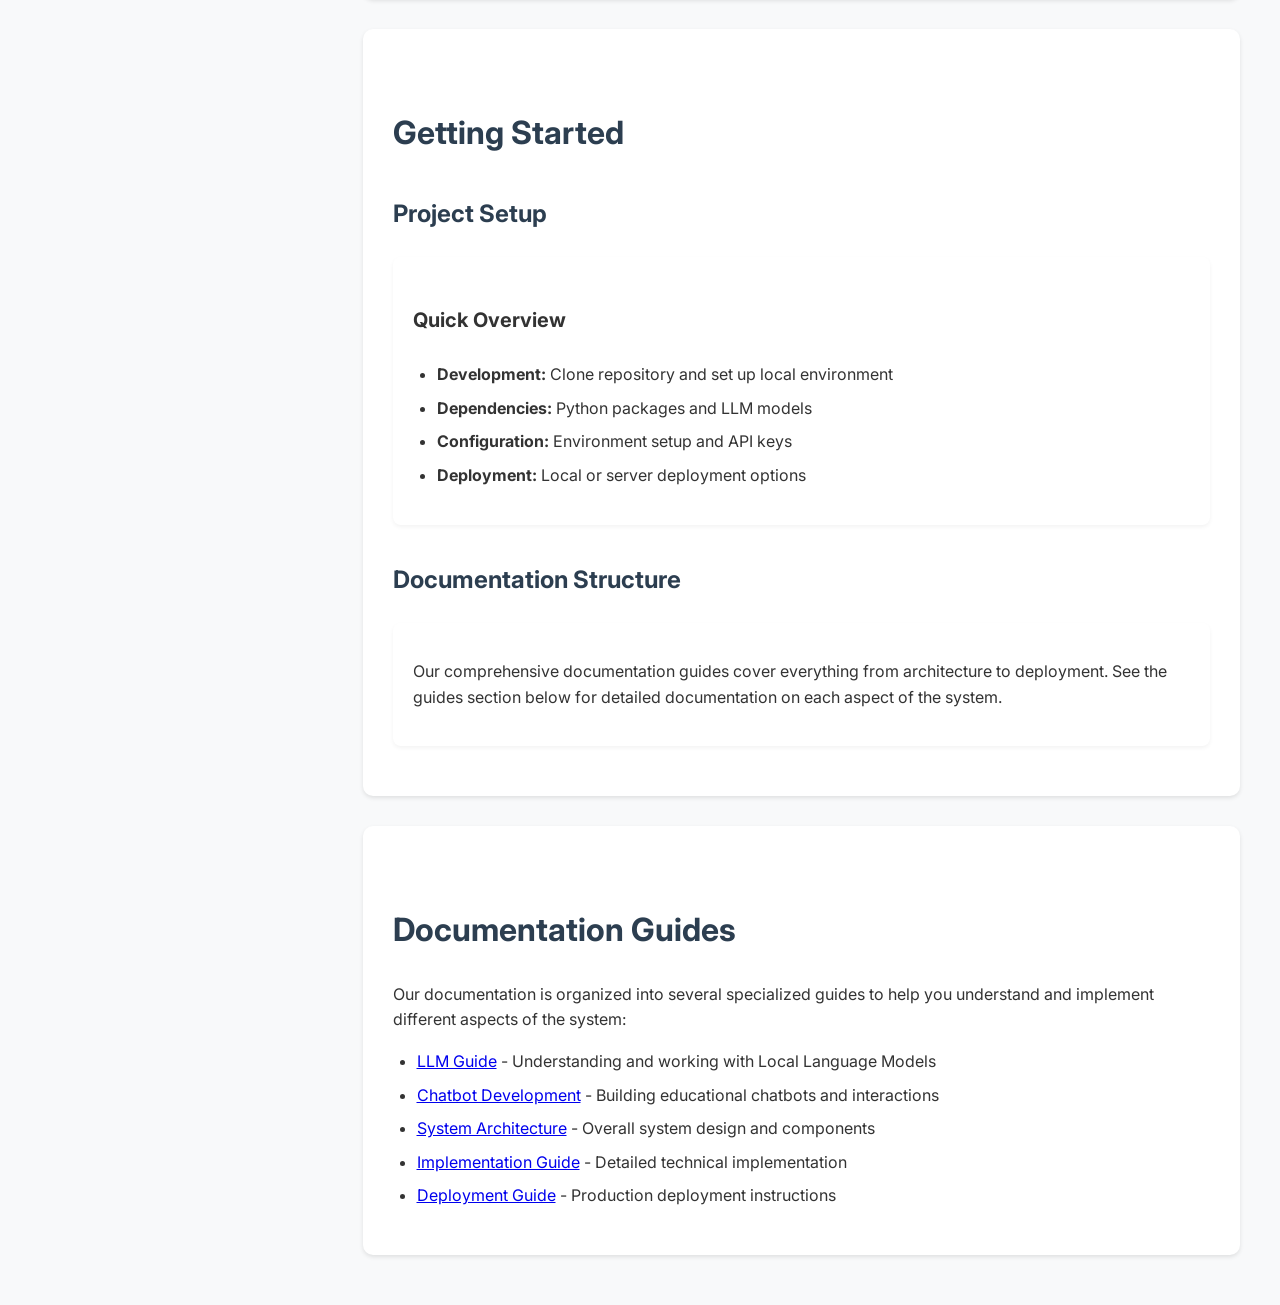
==== commit e97955c0: "Update quick start section with more concise documentation overview - Simplify "Available Guides" se" ====
--- a/index.html
+++ b/index.html
@@ -145,14 +145,9 @@
                 </div>
 
                 <div id="quick-start" class="subsection">
-                    <h3>Available Guides</h3>
+                    <h3>Documentation Structure</h3>
                     <div class="note">
-                        <p>Our documentation is structured to help you get started quickly:</p>
-                        <ul>
-                            <li>Start with the <a href="docs/architecture.html">System Architecture</a> for a high-level overview</li>
-                            <li>Follow the <a href="docs/implementation.html">Implementation Guide</a> for development setup</li>
-                            <li>Use the <a href="docs/deployment.html">Deployment Guide</a> for production deployment</li>
-                        </ul>
+                        <p>Our comprehensive documentation guides cover everything from architecture to deployment. See the guides section below for detailed documentation on each aspect of the system.</p>
                     </div>
                 </div>
             </div>
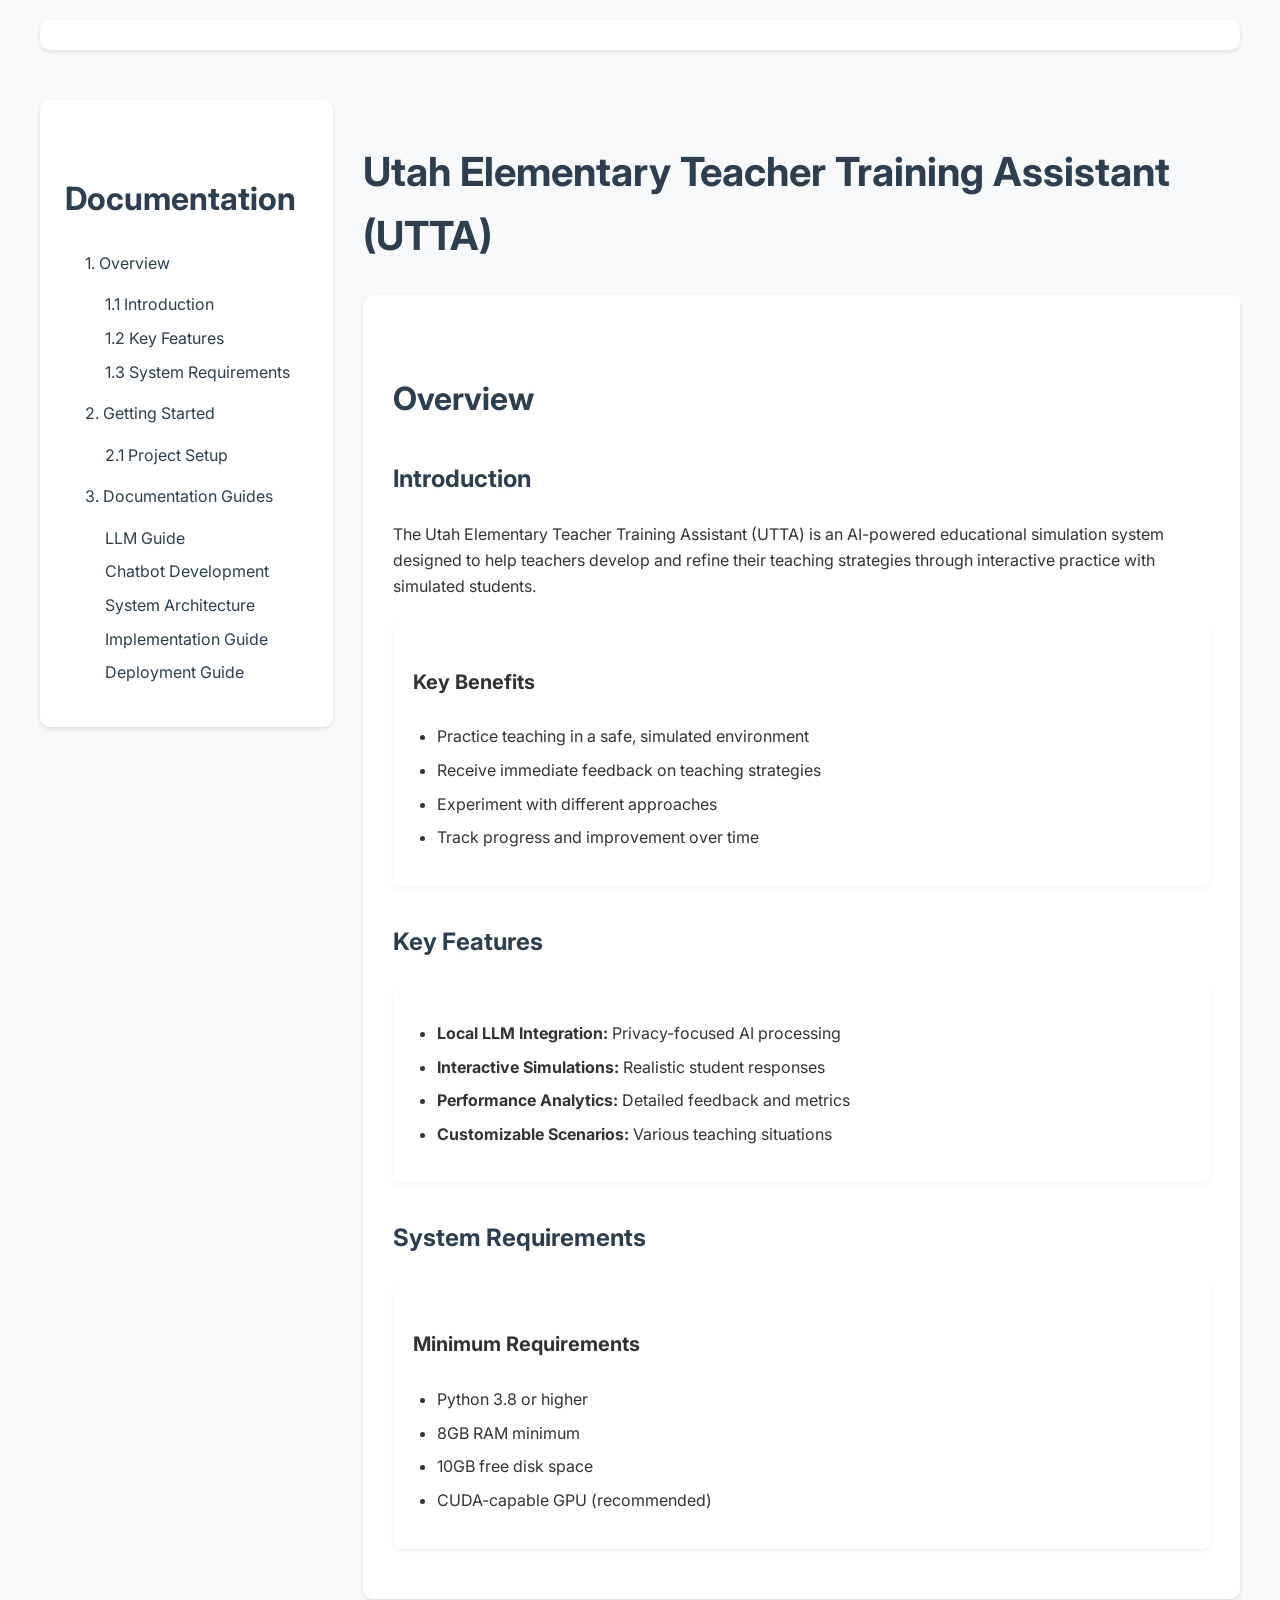
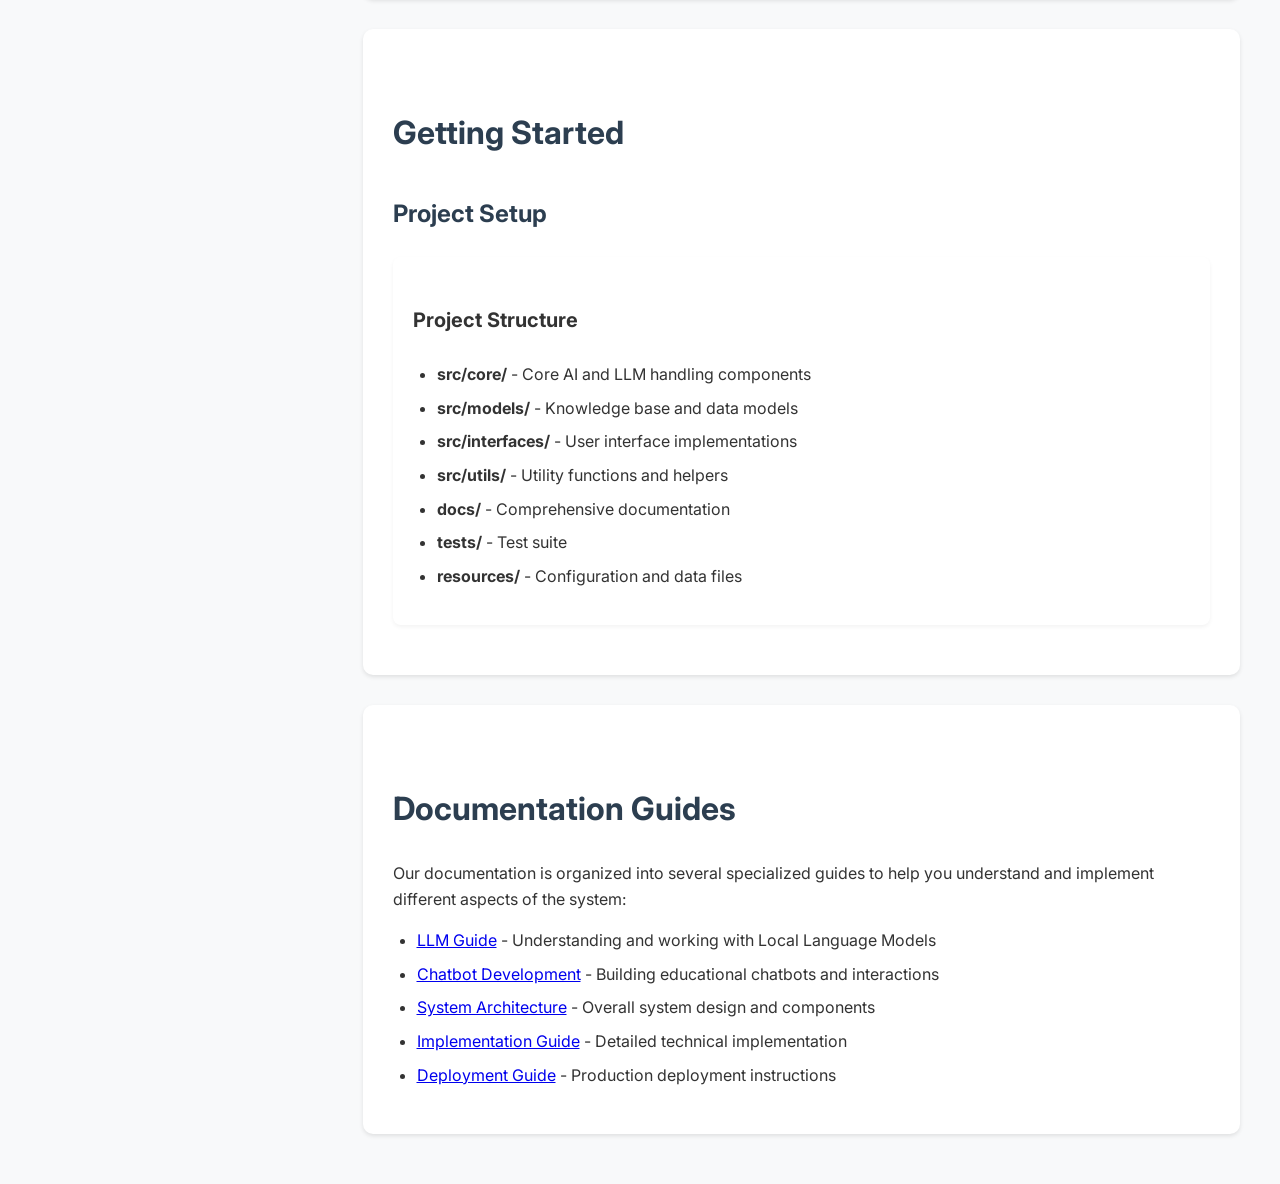
==== commit 4b3c1d8f: "Restructure project by removing deprecated files and consolidating core components - Remove multiple" ====
--- a/index.html
+++ b/index.html
@@ -64,8 +64,7 @@
                     </li>
                     <li><a href="#getting-started">2. Getting Started</a>
                         <ul>
-                            <li><a href="#installation">2.1 Installation</a></li>
-                            <li><a href="#quick-start">2.2 Quick Start Guide</a></li>
+                            <li><a href="#installation">2.1 Project Setup</a></li>
                         </ul>
                     </li>
                     <li><a href="#guides">3. Documentation Guides</a>
@@ -134,20 +133,16 @@
                 <div id="installation" class="subsection">
                     <h3>Project Setup</h3>
                     <div class="example">
-                        <h4>Quick Overview</h4>
+                        <h4>Project Structure</h4>
                         <ul>
-                            <li><strong>Development:</strong> Clone repository and set up local environment</li>
-                            <li><strong>Dependencies:</strong> Python packages and LLM models</li>
-                            <li><strong>Configuration:</strong> Environment setup and API keys</li>
-                            <li><strong>Deployment:</strong> Local or server deployment options</li>
+                            <li><strong>src/core/</strong> - Core AI and LLM handling components</li>
+                            <li><strong>src/models/</strong> - Knowledge base and data models</li>
+                            <li><strong>src/interfaces/</strong> - User interface implementations</li>
+                            <li><strong>src/utils/</strong> - Utility functions and helpers</li>
+                            <li><strong>docs/</strong> - Comprehensive documentation</li>
+                            <li><strong>tests/</strong> - Test suite</li>
+                            <li><strong>resources/</strong> - Configuration and data files</li>
                         </ul>
-                    </div>
-                </div>
-
-                <div id="quick-start" class="subsection">
-                    <h3>Documentation Structure</h3>
-                    <div class="note">
-                        <p>Our comprehensive documentation guides cover everything from architecture to deployment. See the guides section below for detailed documentation on each aspect of the system.</p>
                     </div>
                 </div>
             </div>
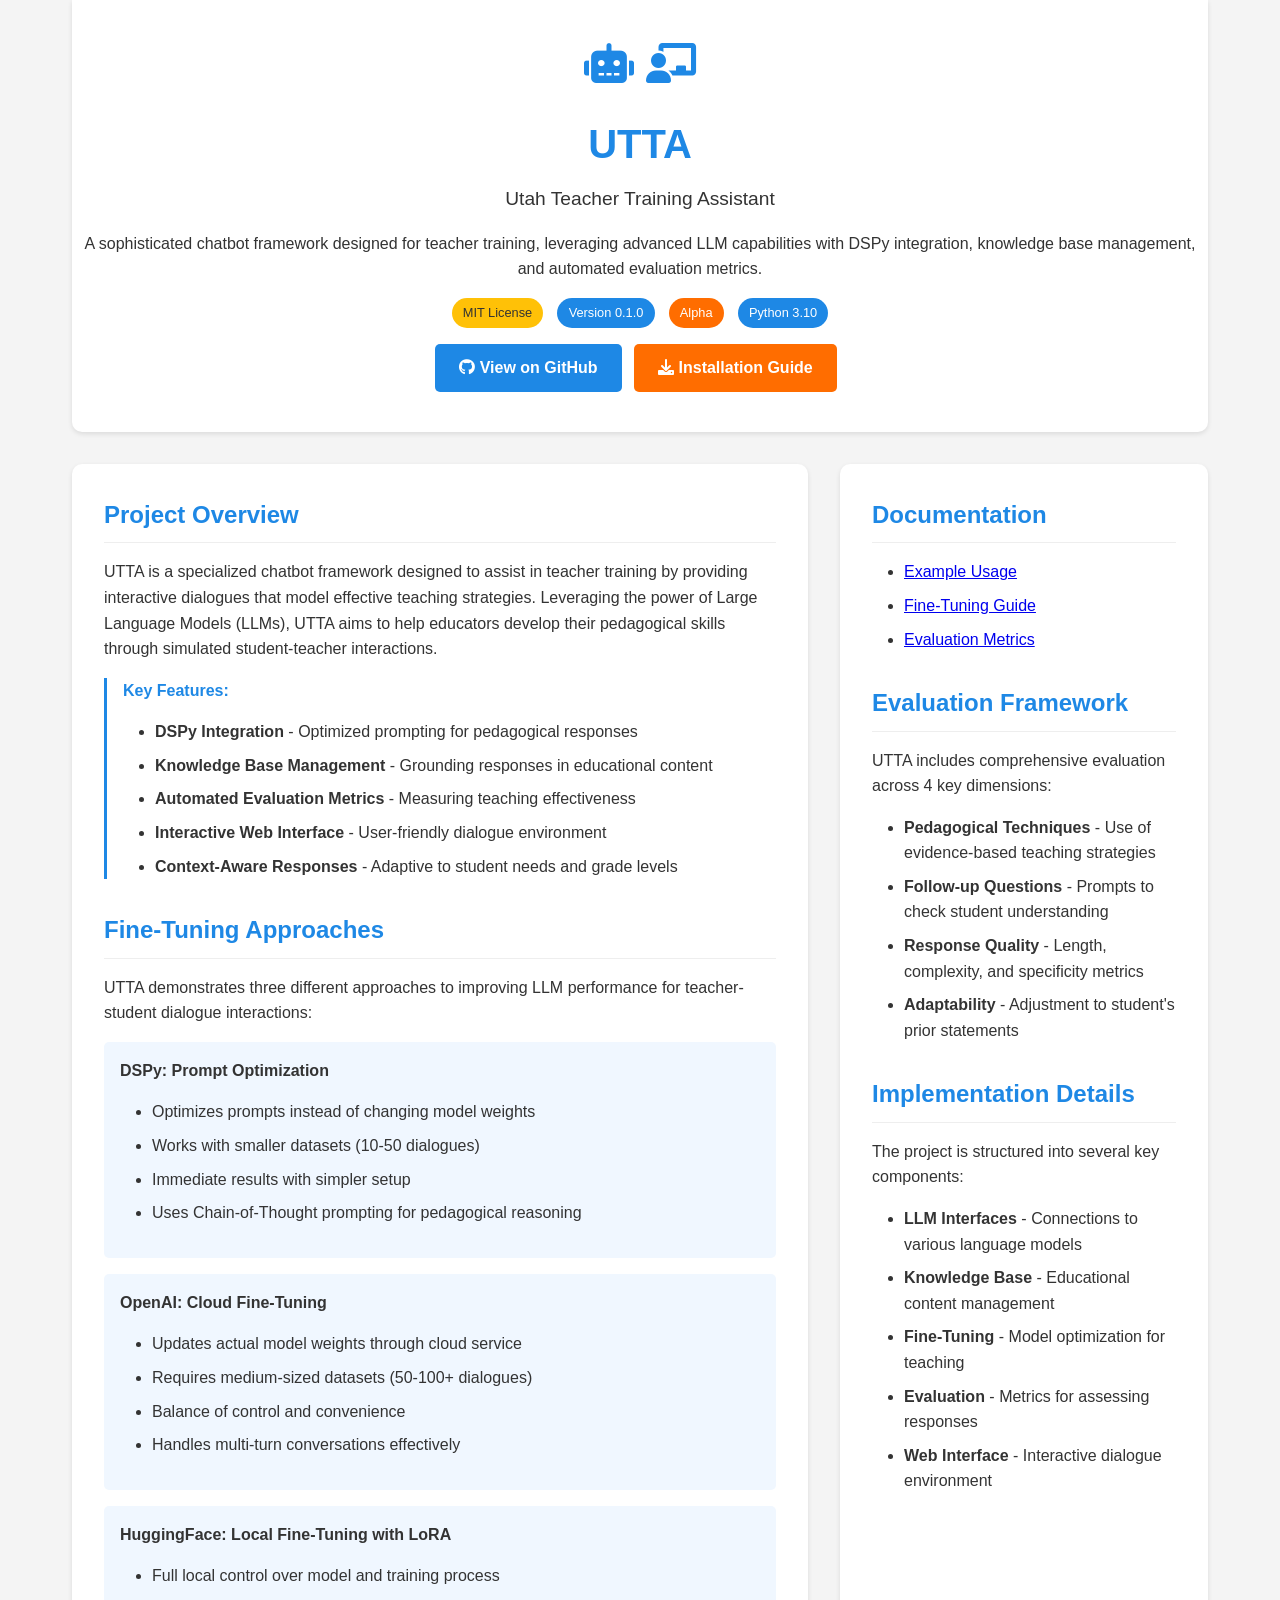
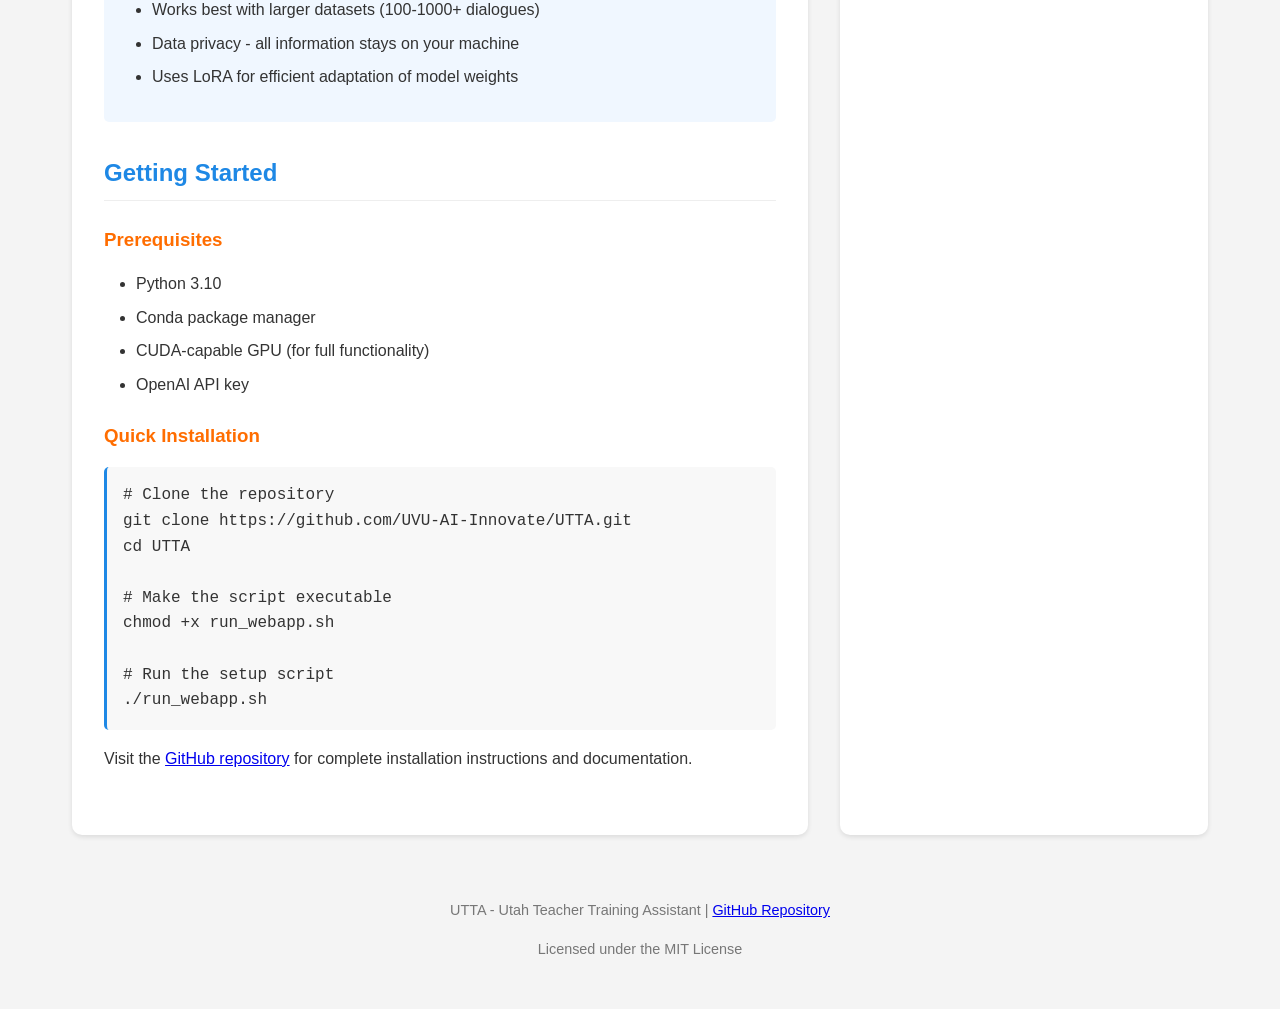
==== commit 2f961c21: "Add GitHub Pages website in root directory" ====
--- a/index.html
+++ b/index.html
@@ -4,195 +4,349 @@
 <head>
     <meta charset="UTF-8">
     <meta name="viewport" content="width=device-width, initial-scale=1.0">
-
-    <!-- Primary Meta Tags -->
-    <title>Utah Elementary Teacher Training Assistant - Documentation</title>
-    <meta name="title" content="Utah Elementary Teacher Training Assistant - Documentation">
-    <meta name="description" content="Comprehensive guide to building AI-powered teacher training systems using LLMs, from fundamentals to implementation.">
-    <meta name="keywords" content="AI, teacher training, education, LLM, machine learning, pedagogical AI, educational technology, teaching simulation">
-    <meta name="author" content="AI Teacher Training Project">
-    <meta name="robots" content="index, follow">
-
-    <!-- Open Graph / Facebook -->
-    <meta property="og:type" content="website">
-    <meta property="og:url" content="https://uvu-ai-innovate.github.io/UTAH-TTA/">
-    <meta property="og:title" content="Utah Elementary Teacher Training Assistant - Documentation">
-    <meta property="og:description" content="Comprehensive guide to building AI-powered teacher training systems using LLMs, from fundamentals to implementation.">
-    <meta property="og:image" content="https://uvu-ai-innovate.github.io/UTAH-TTA/assets/social-preview.png">
-
-    <!-- Twitter -->
-    <meta property="twitter:card" content="summary_large_image">
-    <meta property="twitter:url" content="https://uvu-ai-innovate.github.io/UTAH-TTA/">
-    <meta property="twitter:title" content="Utah Elementary Teacher Training Assistant - Documentation">
-    <meta property="twitter:description" content="Comprehensive guide to building AI-powered teacher training systems using LLMs, from fundamentals to implementation.">
-    <meta property="twitter:image" content="https://uvu-ai-innovate.github.io/UTAH-TTA/assets/social-preview.png">
-
-    <!-- Favicon -->
-    <link rel="apple-touch-icon" sizes="180x180" href="/assets/apple-touch-icon.png">
-    <link rel="icon" type="image/png" sizes="32x32" href="/assets/favicon-32x32.png">
-    <link rel="icon" type="image/png" sizes="16x16" href="/assets/favicon-16x16.png">
-    <link rel="manifest" href="/assets/site.webmanifest">
-
-    <!-- Google Fonts -->
-    <link rel="preconnect" href="https://fonts.googleapis.com">
-    <link rel="preconnect" href="https://fonts.gstatic.com" crossorigin>
-    <link href="https://fonts.googleapis.com/css2?family=Inter:wght@400;500;600;700&family=Fira+Code:wght@400;500&display=swap" rel="stylesheet">
-
-    <!-- Theme Color for Mobile -->
-    <meta name="theme-color" content="#2c3e50">
-
-    <!-- Stylesheet -->
-    <link rel="stylesheet" href="style.css">
+    <title>UTTA - Utah Teacher Training Assistant</title>
+    <link rel="stylesheet" href="https://cdnjs.cloudflare.com/ajax/libs/font-awesome/6.0.0/css/all.min.css">
+    <style>
+         :root {
+            --primary-color: #1e88e5;
+            --secondary-color: #ff6d00;
+            --dark-color: #333;
+            --light-color: #f4f4f4;
+            --success-color: #28a745;
+            --danger-color: #dc3545;
+        }
+        
+        * {
+            box-sizing: border-box;
+            margin: 0;
+            padding: 0;
+        }
+        
+        body {
+            font-family: 'Segoe UI', Tahoma, Geneva, Verdana, sans-serif;
+            line-height: 1.6;
+            color: var(--dark-color);
+            background-color: var(--light-color);
+            max-width: 1200px;
+            margin: 0 auto;
+            padding: 0 2rem;
+        }
+        
+        header {
+            text-align: center;
+            padding: 2rem 0;
+            background-color: white;
+            border-radius: 0 0 10px 10px;
+            box-shadow: 0 2px 5px rgba(0, 0, 0, 0.1);
+            margin-bottom: 2rem;
+        }
+        
+        .logo {
+            font-size: 2.5rem;
+            color: var(--primary-color);
+            margin-bottom: 1rem;
+        }
+        
+        h1 {
+            font-size: 2.5rem;
+            margin-bottom: 0.5rem;
+            color: var(--primary-color);
+        }
+        
+        .tagline {
+            font-size: 1.2rem;
+            color: var(--dark-color);
+            margin-bottom: 1rem;
+        }
+        
+        .badges {
+            margin: 1rem 0;
+        }
+        
+        .badge {
+            display: inline-block;
+            padding: 0.3rem 0.7rem;
+            border-radius: 15px;
+            margin: 0 0.3rem;
+            font-size: 0.8rem;
+            color: white;
+            background-color: var(--dark-color);
+        }
+        
+        .badge-blue {
+            background-color: var(--primary-color);
+        }
+        
+        .badge-yellow {
+            background-color: #ffc107;
+            color: #333;
+        }
+        
+        .badge-orange {
+            background-color: var(--secondary-color);
+        }
+        
+        .container {
+            display: grid;
+            grid-template-columns: 2fr 1fr;
+            gap: 2rem;
+            margin-bottom: 2rem;
+        }
+        
+        .main-content {
+            background-color: white;
+            padding: 2rem;
+            border-radius: 10px;
+            box-shadow: 0 2px 5px rgba(0, 0, 0, 0.1);
+        }
+        
+        .sidebar {
+            background-color: white;
+            padding: 2rem;
+            border-radius: 10px;
+            box-shadow: 0 2px 5px rgba(0, 0, 0, 0.1);
+        }
+        
+        .section {
+            margin-bottom: 2rem;
+        }
+        
+        h2 {
+            color: var(--primary-color);
+            margin-bottom: 1rem;
+            padding-bottom: 0.5rem;
+            border-bottom: 1px solid #eee;
+        }
+        
+        h3 {
+            color: var(--secondary-color);
+            margin: 1.5rem 0 0.5rem 0;
+        }
+        
+        p {
+            margin-bottom: 1rem;
+        }
+        
+        ul {
+            margin: 1rem 0 1rem 2rem;
+        }
+        
+        li {
+            margin-bottom: 0.5rem;
+        }
+        
+        pre {
+            background-color: #f8f8f8;
+            padding: 1rem;
+            border-radius: 5px;
+            overflow-x: auto;
+            margin: 1rem 0;
+            border-left: 3px solid var(--primary-color);
+        }
+        
+        code {
+            font-family: 'Courier New', Courier, monospace;
+        }
+        
+        .feature-box {
+            border-left: 3px solid var(--primary-color);
+            padding-left: 1rem;
+            margin: 1rem 0;
+        }
+        
+        .feature-title {
+            font-weight: bold;
+            color: var(--primary-color);
+        }
+        
+        .approach-box {
+            margin: 1rem 0;
+            padding: 1rem;
+            border-radius: 5px;
+            background-color: #f0f7ff;
+        }
+        
+        .approach-title {
+            font-weight: bold;
+            margin-bottom: 0.5rem;
+        }
+        
+        footer {
+            text-align: center;
+            padding: 2rem 0;
+            color: #777;
+            font-size: 0.9rem;
+        }
+        
+        .btn {
+            display: inline-block;
+            padding: 0.7rem 1.5rem;
+            border-radius: 5px;
+            text-decoration: none;
+            font-weight: bold;
+            color: white;
+            background-color: var(--primary-color);
+            transition: background-color 0.3s;
+            margin-right: 0.5rem;
+            margin-bottom: 0.5rem;
+        }
+        
+        .btn:hover {
+            background-color: #1565c0;
+        }
+        
+        .btn-secondary {
+            background-color: var(--secondary-color);
+        }
+        
+        .btn-secondary:hover {
+            background-color: #e65100;
+        }
+        
+        @media (max-width: 768px) {
+            .container {
+                grid-template-columns: 1fr;
+            }
+        }
+    </style>
 </head>
 
 <body>
-    <div class="nav-container">
-        <button class="nav-toggle" onclick="toggleTOC()">☰ Navigation</button>
-    </div>
-
-    <div class="main-content">
+    <header>
+        <div class="logo"><i class="fas fa-robot"></i> <i class="fas fa-chalkboard-teacher"></i></div>
+        <h1>UTTA</h1>
+        <p class="tagline">Utah Teacher Training Assistant</p>
+        <p>A sophisticated chatbot framework designed for teacher training, leveraging advanced LLM capabilities with DSPy integration, knowledge base management, and automated evaluation metrics.</p>
+        <div class="badges">
+            <span class="badge badge-yellow">MIT License</span>
+            <span class="badge badge-blue">Version 0.1.0</span>
+            <span class="badge badge-orange">Alpha</span>
+            <span class="badge badge-blue">Python 3.10</span>
+        </div>
+        <div class="buttons" style="margin-top: 1rem;">
+            <a href="https://github.com/UVU-AI-Innovate/UTTA" class="btn"><i class="fab fa-github"></i> View on GitHub</a>
+            <a href="https://github.com/UVU-AI-Innovate/UTTA#installation" class="btn btn-secondary"><i class="fas fa-download"></i> Installation Guide</a>
+        </div>
+    </header>
+
+    <div class="container">
+        <main class="main-content">
+            <section class="section">
+                <h2>Project Overview</h2>
+                <p>UTTA is a specialized chatbot framework designed to assist in teacher training by providing interactive dialogues that model effective teaching strategies. Leveraging the power of Large Language Models (LLMs), UTTA aims to help educators
+                    develop their pedagogical skills through simulated student-teacher interactions.</p>
+
+                <div class="feature-box">
+                    <p class="feature-title">Key Features:</p>
+                    <ul>
+                        <li><strong>DSPy Integration</strong> - Optimized prompting for pedagogical responses</li>
+                        <li><strong>Knowledge Base Management</strong> - Grounding responses in educational content</li>
+                        <li><strong>Automated Evaluation Metrics</strong> - Measuring teaching effectiveness</li>
+                        <li><strong>Interactive Web Interface</strong> - User-friendly dialogue environment</li>
+                        <li><strong>Context-Aware Responses</strong> - Adaptive to student needs and grade levels</li>
+                    </ul>
+                </div>
+            </section>
+
+            <section class="section">
+                <h2>Fine-Tuning Approaches</h2>
+                <p>UTTA demonstrates three different approaches to improving LLM performance for teacher-student dialogue interactions:</p>
+
+                <div class="approach-box">
+                    <p class="approach-title">DSPy: Prompt Optimization</p>
+                    <ul>
+                        <li>Optimizes prompts instead of changing model weights</li>
+                        <li>Works with smaller datasets (10-50 dialogues)</li>
+                        <li>Immediate results with simpler setup</li>
+                        <li>Uses Chain-of-Thought prompting for pedagogical reasoning</li>
+                    </ul>
+                </div>
+
+                <div class="approach-box">
+                    <p class="approach-title">OpenAI: Cloud Fine-Tuning</p>
+                    <ul>
+                        <li>Updates actual model weights through cloud service</li>
+                        <li>Requires medium-sized datasets (50-100+ dialogues)</li>
+                        <li>Balance of control and convenience</li>
+                        <li>Handles multi-turn conversations effectively</li>
+                    </ul>
+                </div>
+
+                <div class="approach-box">
+                    <p class="approach-title">HuggingFace: Local Fine-Tuning with LoRA</p>
+                    <ul>
+                        <li>Full local control over model and training process</li>
+                        <li>Works best with larger datasets (100-1000+ dialogues)</li>
+                        <li>Data privacy - all information stays on your machine</li>
+                        <li>Uses LoRA for efficient adaptation of model weights</li>
+                    </ul>
+                </div>
+            </section>
+
+            <section class="section">
+                <h2>Getting Started</h2>
+                <h3>Prerequisites</h3>
+                <ul>
+                    <li>Python 3.10</li>
+                    <li>Conda package manager</li>
+                    <li>CUDA-capable GPU (for full functionality)</li>
+                    <li>OpenAI API key</li>
+                </ul>
+
+                <h3>Quick Installation</h3>
+                <pre><code># Clone the repository
+git clone https://github.com/UVU-AI-Innovate/UTTA.git
+cd UTTA
+
+# Make the script executable
+chmod +x run_webapp.sh
+
+# Run the setup script
+./run_webapp.sh</code></pre>
+
+                <p>Visit the <a href="https://github.com/UVU-AI-Innovate/UTTA#readme">GitHub repository</a> for complete installation instructions and documentation.</p>
+            </section>
+        </main>
+
         <aside class="sidebar">
-            <div class="toc">
+            <section class="section">
                 <h2>Documentation</h2>
                 <ul>
-                    <li><a href="#overview">1. Overview</a>
-                        <ul>
-                            <li><a href="#introduction">1.1 Introduction</a></li>
-                            <li><a href="#features">1.2 Key Features</a></li>
-                            <li><a href="#requirements">1.3 System Requirements</a></li>
-                        </ul>
-                    </li>
-                    <li><a href="#getting-started">2. Getting Started</a>
-                        <ul>
-                            <li><a href="#installation">2.1 Project Setup</a></li>
-                        </ul>
-                    </li>
-                    <li><a href="#guides">3. Documentation Guides</a>
-                        <ul>
-                            <li><a href="docs/llms.html">LLM Guide</a></li>
-                            <li><a href="docs/chatbot.html">Chatbot Development</a></li>
-                            <li><a href="docs/architecture.html">System Architecture</a></li>
-                            <li><a href="docs/implementation.html">Implementation Guide</a></li>
-                            <li><a href="docs/deployment.html">Deployment Guide</a></li>
-                        </ul>
-                    </li>
+                    <li><a href="https://github.com/UVU-AI-Innovate/UTTA/blob/main/examples/README.md">Example Usage</a></li>
+                    <li><a href="https://github.com/UVU-AI-Innovate/UTTA/blob/main/src/fine_tuning/README.md">Fine-Tuning Guide</a></li>
+                    <li><a href="https://github.com/UVU-AI-Innovate/UTTA/blob/main/src/evaluation/README.md">Evaluation Metrics</a></li>
                 </ul>
-            </div>
+            </section>
+
+            <section class="section">
+                <h2>Evaluation Framework</h2>
+                <p>UTTA includes comprehensive evaluation across 4 key dimensions:</p>
+                <ul>
+                    <li><strong>Pedagogical Techniques</strong> - Use of evidence-based teaching strategies</li>
+                    <li><strong>Follow-up Questions</strong> - Prompts to check student understanding</li>
+                    <li><strong>Response Quality</strong> - Length, complexity, and specificity metrics</li>
+                    <li><strong>Adaptability</strong> - Adjustment to student's prior statements</li>
+                </ul>
+            </section>
+
+            <section class="section">
+                <h2>Implementation Details</h2>
+                <p>The project is structured into several key components:</p>
+                <ul>
+                    <li><strong>LLM Interfaces</strong> - Connections to various language models</li>
+                    <li><strong>Knowledge Base</strong> - Educational content management</li>
+                    <li><strong>Fine-Tuning</strong> - Model optimization for teaching</li>
+                    <li><strong>Evaluation</strong> - Metrics for assessing responses</li>
+                    <li><strong>Web Interface</strong> - Interactive dialogue environment</li>
+                </ul>
+            </section>
         </aside>
-
-        <main>
-            <h1>Utah Elementary Teacher Training Assistant (UTTA)</h1>
-
-            <div id="overview" class="section">
-                <h2>Overview</h2>
-
-                <div id="introduction" class="subsection">
-                    <h3>Introduction</h3>
-                    <p>The Utah Elementary Teacher Training Assistant (UTTA) is an AI-powered educational simulation system designed to help teachers develop and refine their teaching strategies through interactive practice with simulated students.</p>
-
-                    <div class="note">
-                        <h4>Key Benefits</h4>
-                        <ul>
-                            <li>Practice teaching in a safe, simulated environment</li>
-                            <li>Receive immediate feedback on teaching strategies</li>
-                            <li>Experiment with different approaches</li>
-                            <li>Track progress and improvement over time</li>
-                        </ul>
-                    </div>
-                </div>
-
-                <div id="features" class="subsection">
-                    <h3>Key Features</h3>
-                    <div class="example">
-                        <ul>
-                            <li><strong>Local LLM Integration:</strong> Privacy-focused AI processing</li>
-                            <li><strong>Interactive Simulations:</strong> Realistic student responses</li>
-                            <li><strong>Performance Analytics:</strong> Detailed feedback and metrics</li>
-                            <li><strong>Customizable Scenarios:</strong> Various teaching situations</li>
-                        </ul>
-                    </div>
-                </div>
-
-                <div id="requirements" class="subsection">
-                    <h3>System Requirements</h3>
-                    <div class="note">
-                        <h4>Minimum Requirements</h4>
-                        <ul>
-                            <li>Python 3.8 or higher</li>
-                            <li>8GB RAM minimum</li>
-                            <li>10GB free disk space</li>
-                            <li>CUDA-capable GPU (recommended)</li>
-                        </ul>
-                    </div>
-                </div>
-            </div>
-
-            <div id="getting-started" class="section">
-                <h2>Getting Started</h2>
-
-                <div id="installation" class="subsection">
-                    <h3>Project Setup</h3>
-                    <div class="example">
-                        <h4>Project Structure</h4>
-                        <ul>
-                            <li><strong>src/core/</strong> - Core AI and LLM handling components</li>
-                            <li><strong>src/models/</strong> - Knowledge base and data models</li>
-                            <li><strong>src/interfaces/</strong> - User interface implementations</li>
-                            <li><strong>src/utils/</strong> - Utility functions and helpers</li>
-                            <li><strong>docs/</strong> - Comprehensive documentation</li>
-                            <li><strong>tests/</strong> - Test suite</li>
-                            <li><strong>resources/</strong> - Configuration and data files</li>
-                        </ul>
-                    </div>
-                </div>
-            </div>
-
-            <div id="guides" class="section">
-                <h2>Documentation Guides</h2>
-                <p>Our documentation is organized into several specialized guides to help you understand and implement different aspects of the system:</p>
-                <ul>
-                    <li><a href="docs/llms.html">LLM Guide</a> - Understanding and working with Local Language Models</li>
-                    <li><a href="docs/chatbot.html">Chatbot Development</a> - Building educational chatbots and interactions</li>
-                    <li><a href="docs/architecture.html">System Architecture</a> - Overall system design and components</li>
-                    <li><a href="docs/implementation.html">Implementation Guide</a> - Detailed technical implementation</li>
-                    <li><a href="docs/deployment.html">Deployment Guide</a> - Production deployment instructions</li>
-                </ul>
-            </div>
-        </main>
     </div>
 
-    <a href="#" class="back-to-top">↑ Back to Top</a>
-
-    <script>
-        // Toggle Table of Contents
-        function toggleTOC() {
-            const toc = document.querySelector('.toc');
-            toc.classList.toggle('show');
-        }
-
-        // Back to Top button visibility
-        window.onscroll = function() {
-            const backToTop = document.querySelector('.back-to-top');
-            if (document.body.scrollTop > 500 || document.documentElement.scrollTop > 500) {
-                backToTop.classList.add('visible');
-            } else {
-                backToTop.classList.remove('visible');
-            }
-        };
-
-        // Smooth scrolling for anchor links
-        document.querySelectorAll('a[href^="#"]').forEach(anchor => {
-            anchor.addEventListener('click', function(e) {
-                e.preventDefault();
-                const target = document.querySelector(this.getAttribute('href'));
-                if (target) {
-                    target.scrollIntoView({
-                        behavior: 'smooth'
-                    });
-                }
-            });
-        });
-    </script>
+    <footer>
+        <p>UTTA - Utah Teacher Training Assistant | <a href="https://github.com/UVU-AI-Innovate/UTTA">GitHub Repository</a></p>
+        <p>Licensed under the MIT License</p>
+    </footer>
 </body>
 
 </html>
